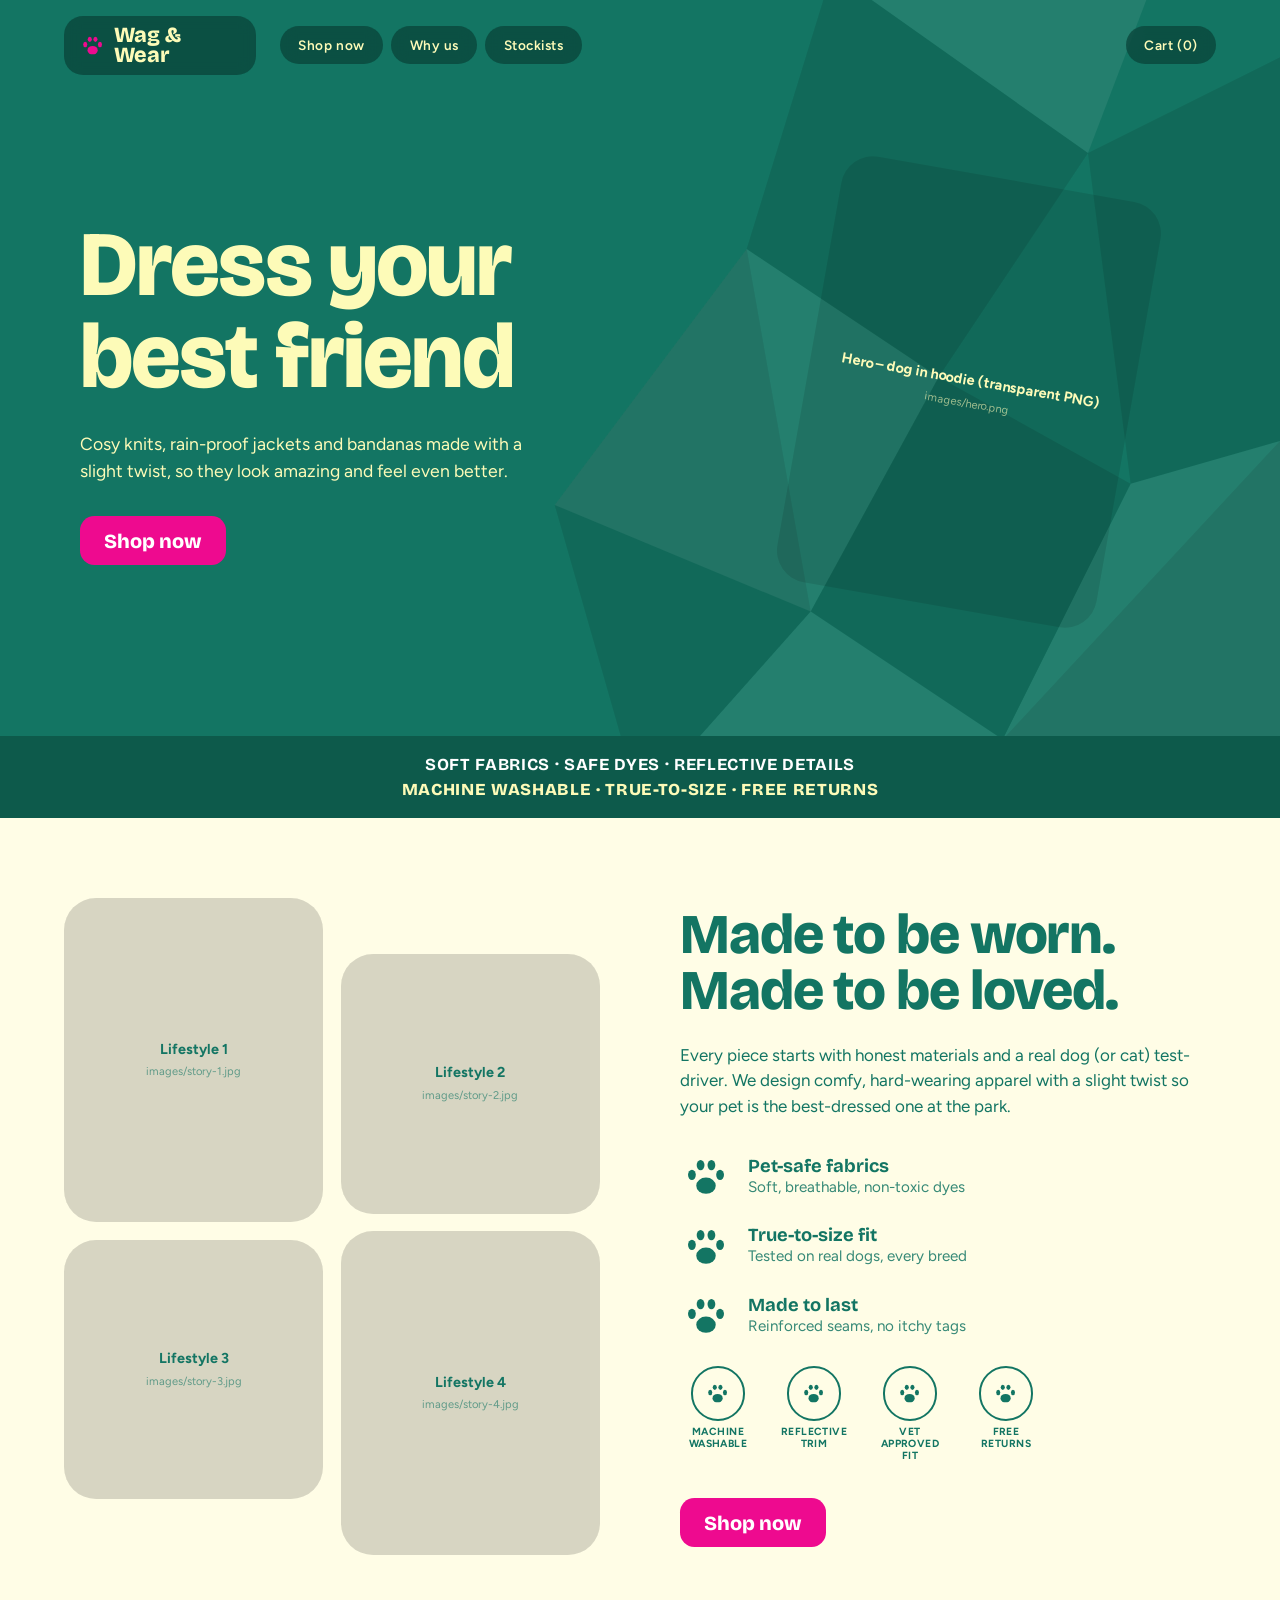
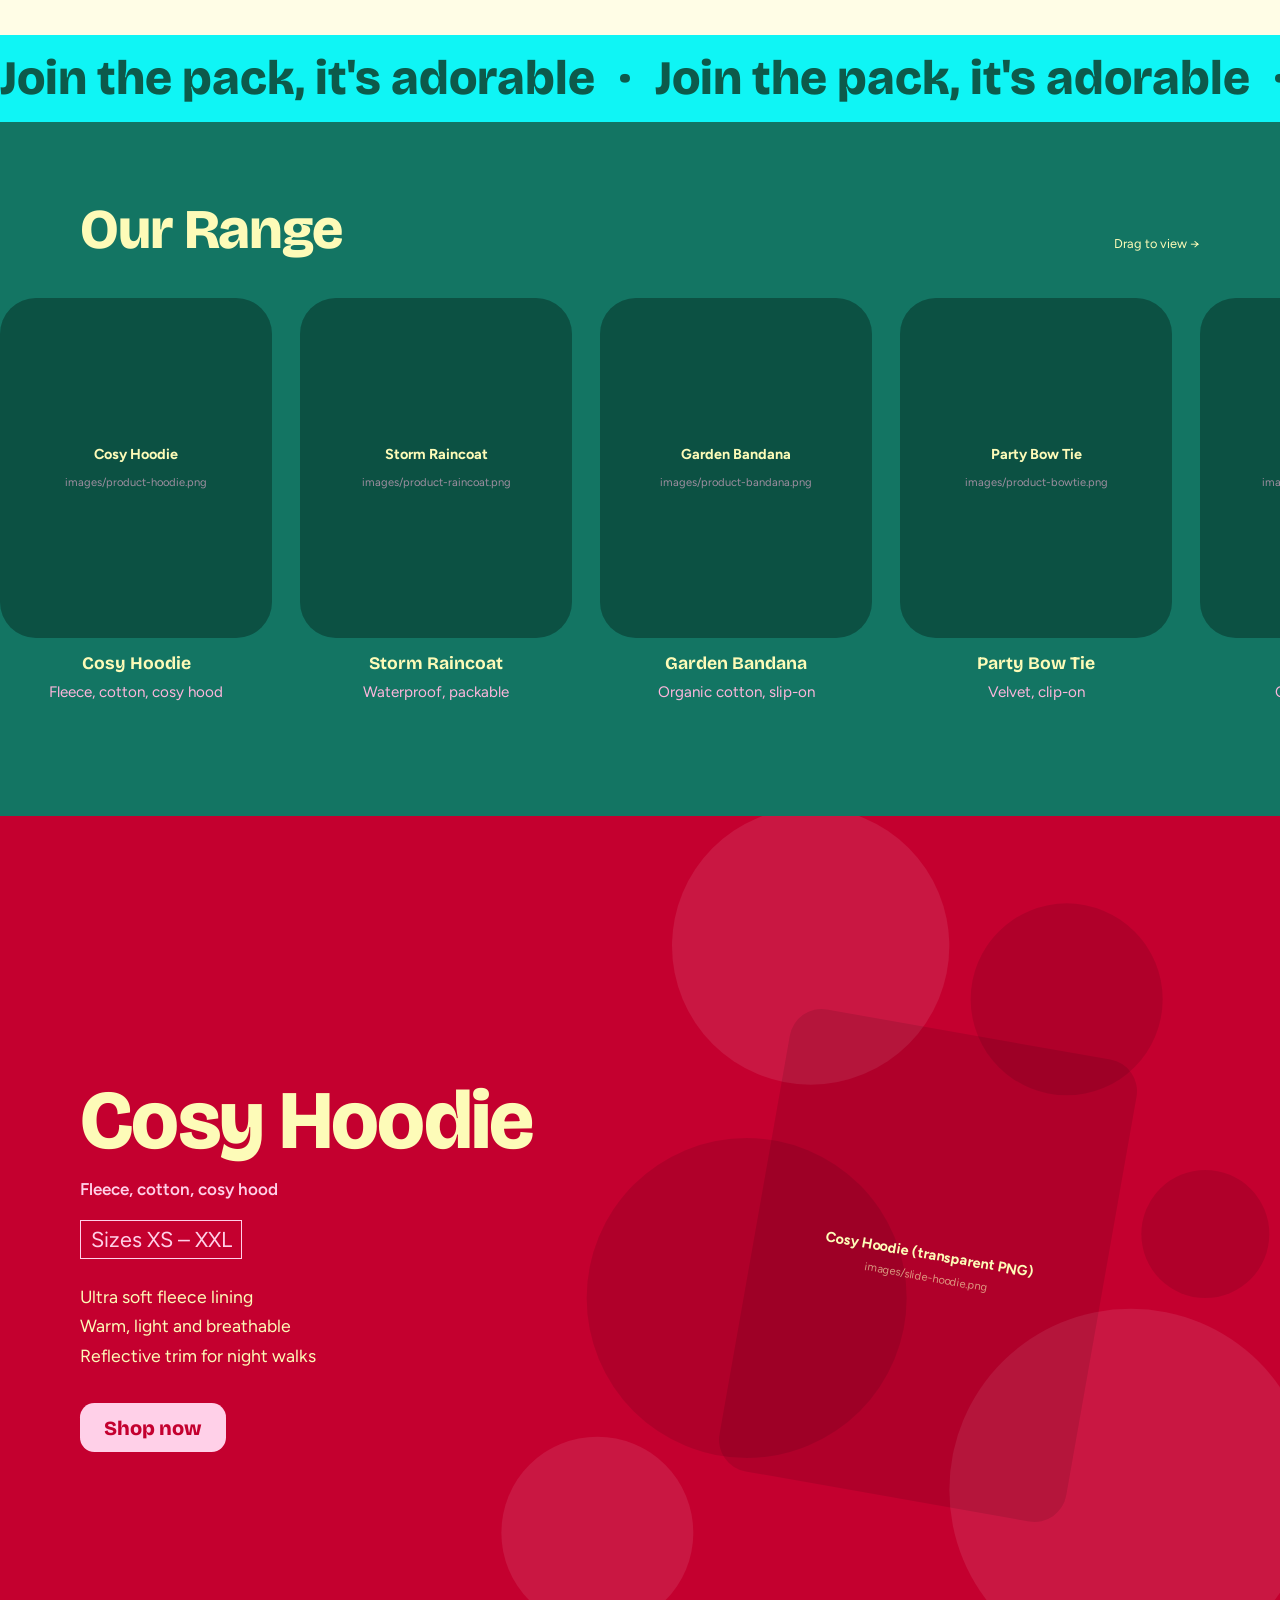
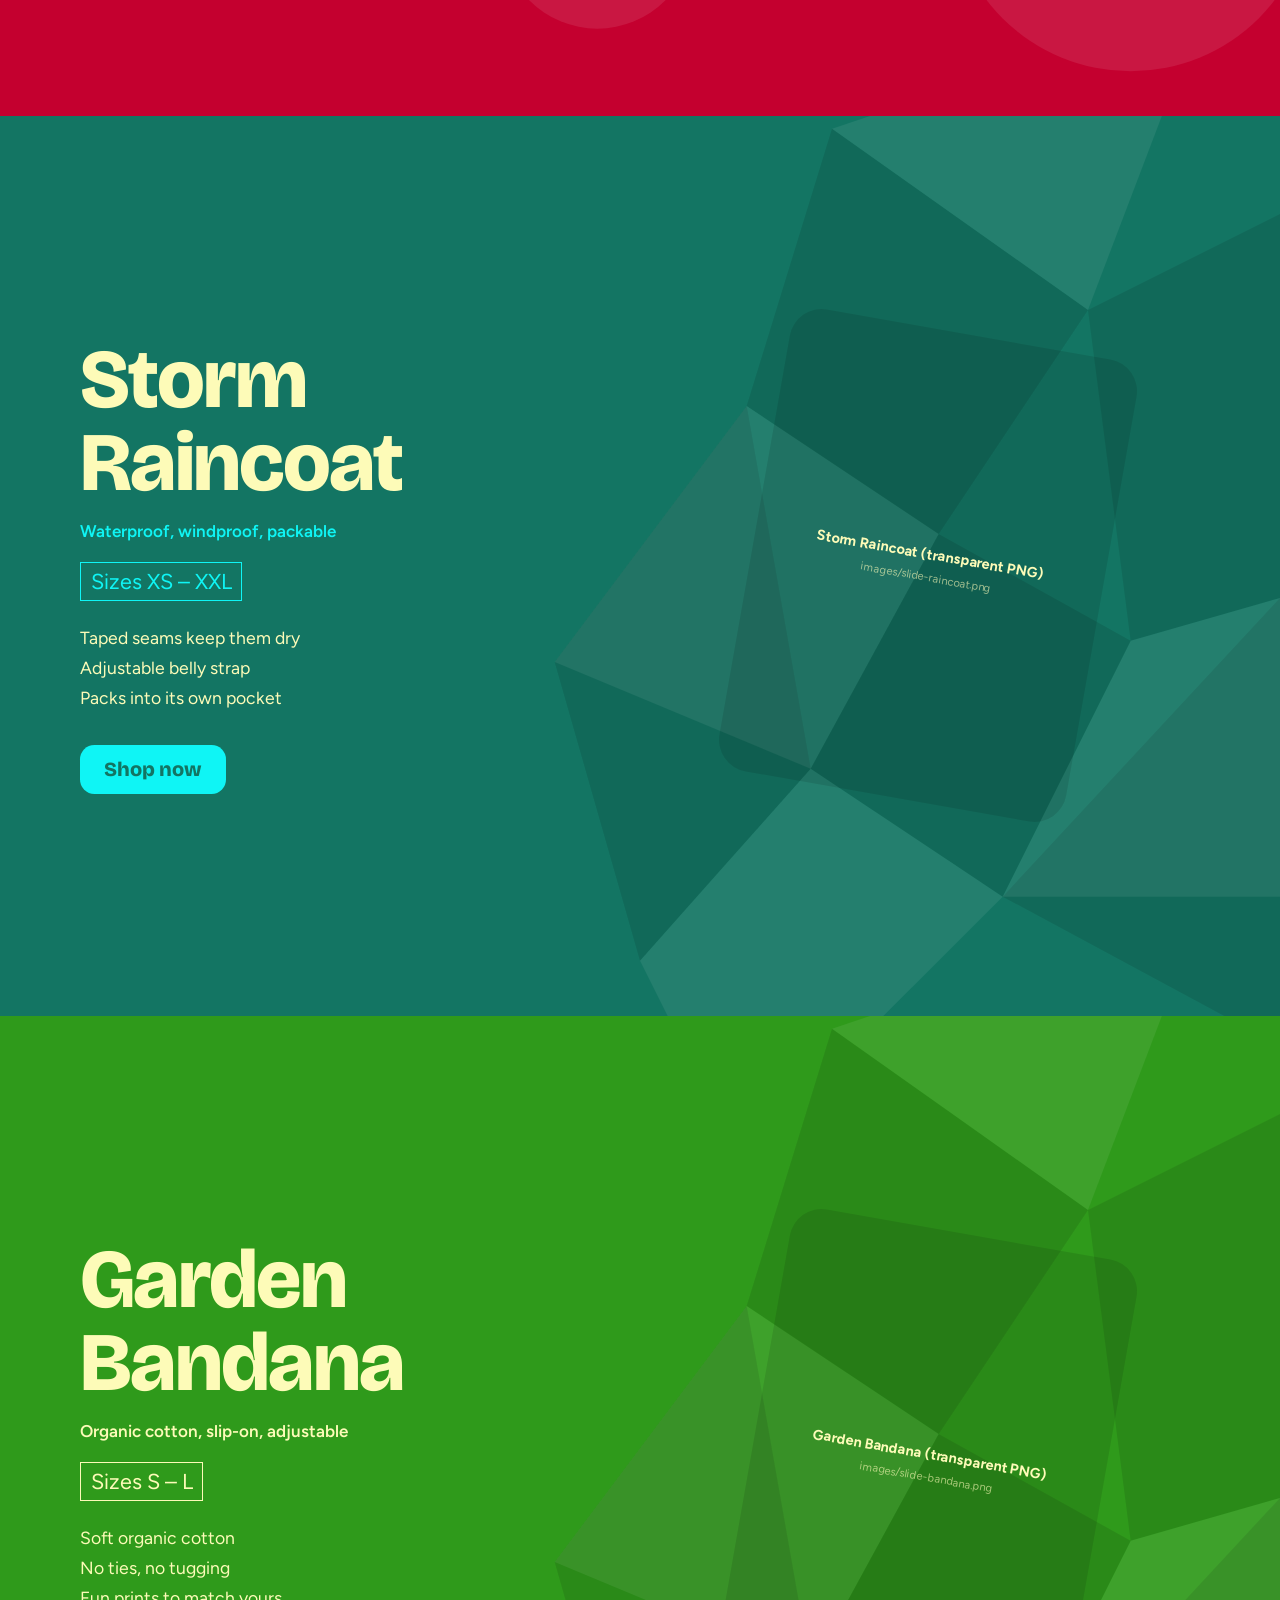
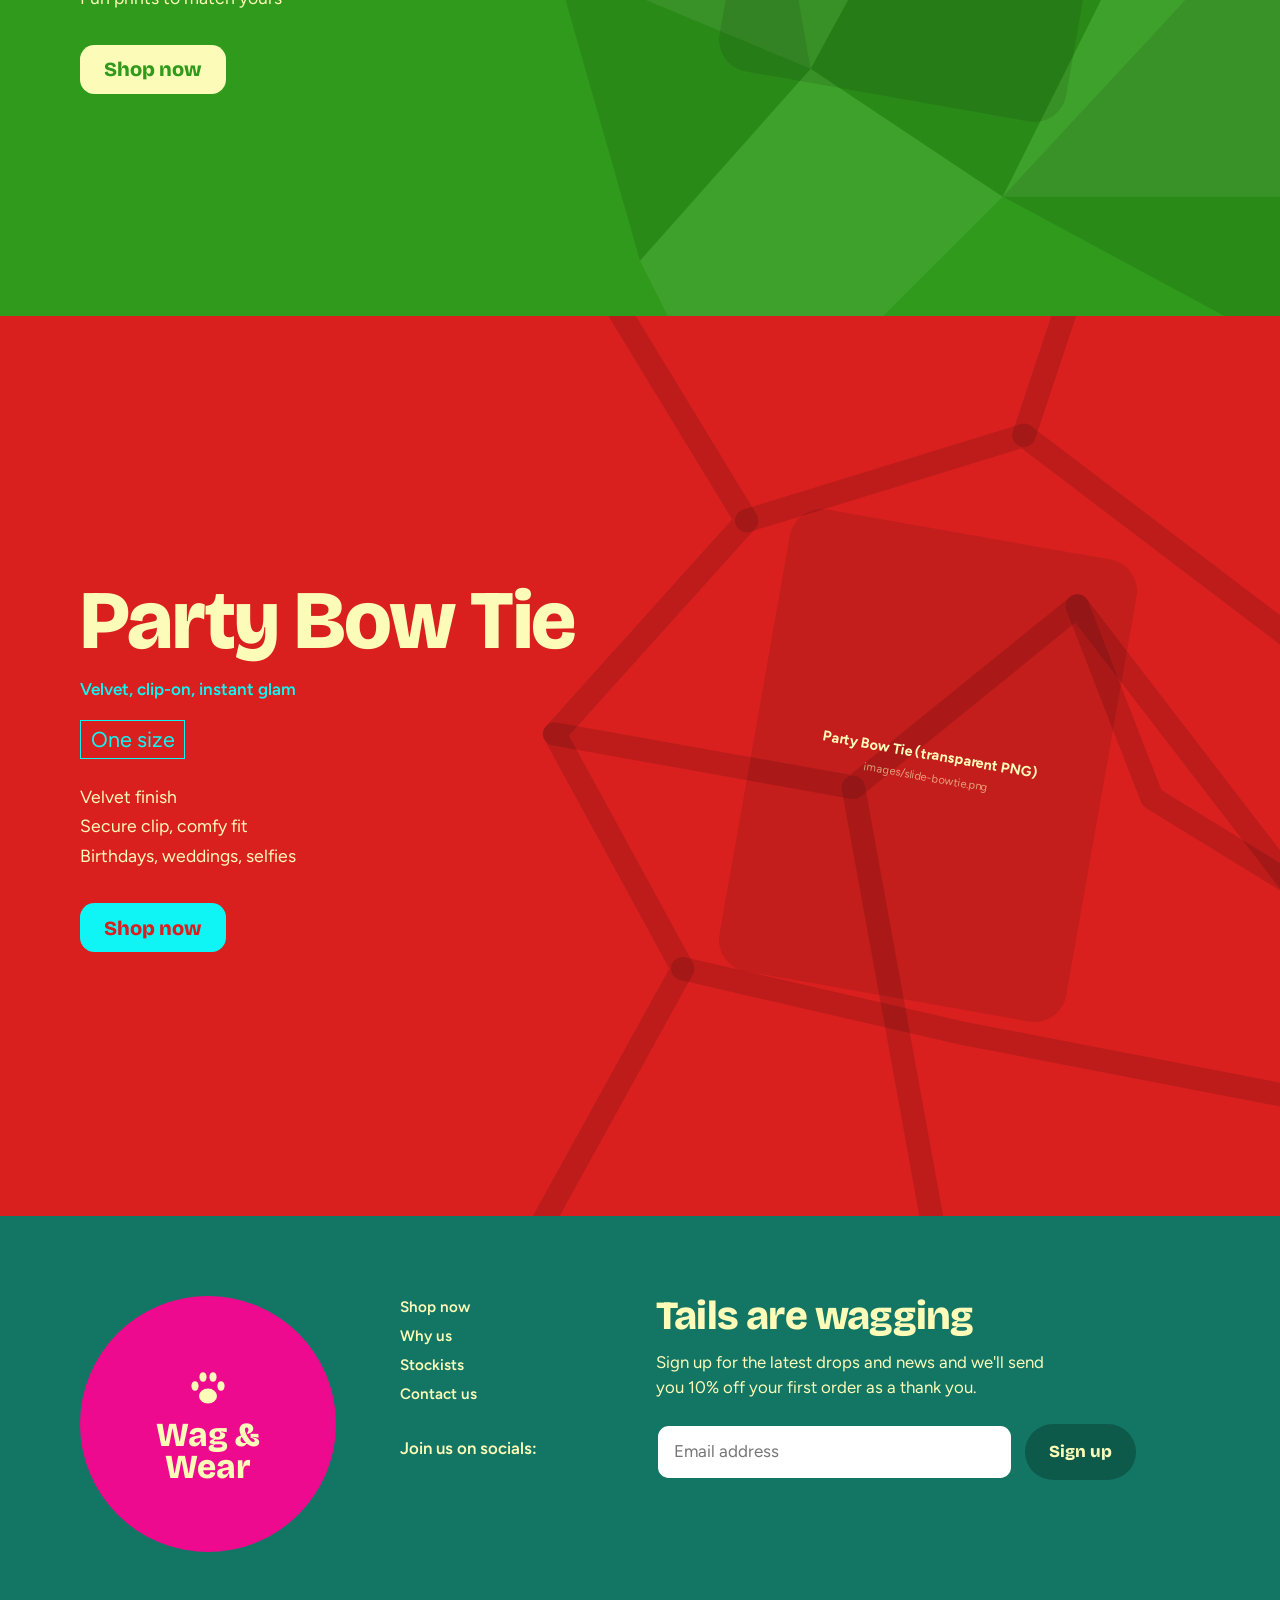
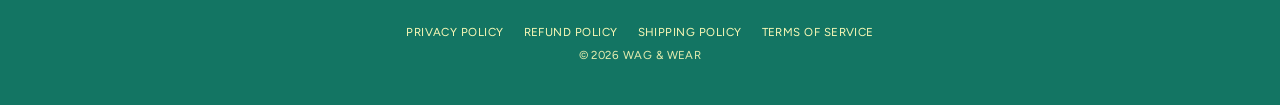
==== preview/index.html @ 0ae286d7 "Add static HTML preview and image generation prompts Co-Authored-By: Claude Sonnet 5.5 <noreply@anth" ====
<!doctype html><html lang="en"><head><meta charset="utf-8"><meta name="viewport" content="width=device-width,initial-scale=1"><title>Wag &amp; Wear – Pet apparel (static preview)</title>
<link href="https://fonts.googleapis.com/css2?family=Bricolage+Grotesque:opsz,wght@12..96,600;12..96,800&family=Figtree:wght@400;500;600;700&display=swap" rel="stylesheet">
<style>:root{--teal:#137563;--teal-deep:#0d5a4b;--cream:#fdfbb8;--paper:#fffde6;--pink:#ee0a8f;--cyan:#0ff5f5;--red:#d9201f;--green:#2f9a1b}
/* ============ TOKENS ============ */
:root{
  --font-head:"Bricolage Grotesque","Arial Black",system-ui,sans-serif;
  --font-body:"Figtree",system-ui,sans-serif;
  --radius:2rem;
  --gutter:clamp(1.25rem,5vw,4.5rem);
  --max:78rem;
}
*,*::before,*::after{box-sizing:border-box;}
html{scroll-behavior:smooth;-webkit-text-size-adjust:100%;}
body{margin:0;background:var(--paper);color:var(--teal);font-family:var(--font-body);font-size:1.0625rem;line-height:1.5;overflow-x:hidden;}
img,video,svg{max-width:100%;display:block;}
a{color:inherit;}
h1,h2,h3{margin:0;font-family:var(--font-head);font-weight:800;letter-spacing:-.02em;line-height:1;}
p{margin:0 0 1rem;}
button,input,select,textarea{font:inherit;color:inherit;}
.sr-only{position:absolute;width:1px;height:1px;overflow:hidden;clip:rect(0 0 0 0);white-space:nowrap;}
.skip-link{position:absolute;left:-999px;top:0;background:var(--pink);color:#fff;padding:.5rem 1rem;z-index:100;}
.skip-link:focus{left:0;}
:focus-visible{outline:3px solid var(--pink);outline-offset:3px;}
.placeholder{width:100%;height:100%;fill:currentColor;background:#00000014;opacity:.5;}

.display{font-size:clamp(2.75rem,7.2vw,6.25rem);color:var(--hero-ink,var(--cream));}
.heading{font-size:clamp(2rem,4.4vw,3.5rem);}
.heading--sm{font-size:1.6rem;margin:2rem 0 1rem;}
.eyebrow{font-weight:700;text-transform:uppercase;letter-spacing:.08em;font-size:.8rem;opacity:.8;}
.link{font-weight:600;text-decoration:underline;text-underline-offset:3px;font-size:.9rem;}

/* ============ BUTTONS & PILLS ============ */
.btn{display:inline-flex;align-items:center;justify-content:center;gap:.5rem;background:var(--pink);color:#fff;border:0;border-radius:.9rem;padding:.9rem 1.5rem;font-family:var(--font-head);font-weight:800;font-size:1.25rem;line-height:1;text-decoration:none;cursor:pointer;transition:transform .2s,filter .2s;}
.btn:hover{transform:translateY(-2px) rotate(-1deg);filter:brightness(1.07);}
.btn[disabled]{opacity:.5;cursor:not-allowed;transform:none;}
.btn--dark{background:var(--teal-deep);color:var(--cream);}
.btn--small{font-size:1rem;padding:.65rem 1.1rem;}
.btn--accent{background:var(--slide-accent,var(--pink));color:var(--slide-bg,#fff);}
.btn--grow{flex:1;}
.pill{display:inline-flex;align-items:center;background:rgba(6,50,42,.55);backdrop-filter:blur(8px);-webkit-backdrop-filter:blur(8px);color:var(--cream);border:0;border-radius:999px;padding:.55rem 1.15rem;font-weight:600;font-size:.85rem;letter-spacing:.04em;text-decoration:none;cursor:pointer;transition:background .2s;}
.pill:hover,.pill[aria-current]{background:rgba(6,50,42,.85);}
.pill--dark{background:var(--teal-deep);}
.pill--select{appearance:none;padding-right:1rem;}

/* ============ HEADER ============ */
.site-header{position:fixed;inset:0 0 auto 0;z-index:50;display:flex;align-items:center;gap:1rem;padding:1rem var(--gutter);pointer-events:none;}
.site-header>*{pointer-events:auto;}
.site-logo{display:inline-flex;align-items:center;gap:.5rem;color:var(--cream);text-decoration:none;font-family:var(--font-head);font-weight:800;font-size:1.35rem;line-height:.95;background:rgba(6,50,42,.55);backdrop-filter:blur(8px);-webkit-backdrop-filter:blur(8px);border-radius:1.2rem;padding:.55rem .95rem;max-width:12rem;}
.site-logo img{width:7rem;height:auto;}
.site-logo__mark{width:1.7rem;color:var(--pink);flex:none;}
.site-logo__mark svg{width:100%;height:auto;}
.site-nav{display:none;gap:.5rem;}
.site-header__end{margin-left:auto;display:flex;gap:.5rem;align-items:center;}
.nav-toggle{display:inline-flex;}
@media(min-width:800px){
  .site-nav{display:flex;margin-left:.5rem;}
  .site-header__end{margin-left:auto;}
  .nav-toggle{display:none;}
}
@media(max-width:799px){
  .site-nav.is-open{display:flex;flex-direction:column;position:absolute;top:100%;left:var(--gutter);right:var(--gutter);padding:.75rem;background:var(--teal-deep);border-radius:1.25rem;gap:.35rem;pointer-events:auto;}
  .site-nav.is-open .pill{background:transparent;font-size:1.1rem;padding:.7rem 1rem;}
}

/* ============ HERO ============ */
.hero,.page-header{position:relative;background:var(--hero-bg,var(--teal));color:var(--hero-ink,var(--cream));overflow:hidden;}
.hero__bg{position:absolute;inset:0;background-size:cover;background-position:center;opacity:1;}
.hero__inner{position:relative;display:grid;gap:2rem;align-items:center;max-width:var(--max);margin:0 auto;padding:8rem var(--gutter) 5rem;min-height:min(46rem,92svh);}
@media(min-width:900px){.hero__inner{grid-template-columns:1.15fr .85fr;}}
.hero__copy{max-width:40rem;}
.hero__copy .display{margin-bottom:1.75rem;}
.hero__text{max-width:28rem;font-size:1.1rem;margin-bottom:2rem;color:var(--hero-ink,var(--cream));}
.hero__media{display:flex;justify-content:center;}
.hero__img{width:min(34rem,100%);height:auto;max-height:36rem;object-fit:contain;transform:rotate(12deg);filter:drop-shadow(0 30px 40px rgba(0,0,0,.3));animation:float 6s ease-in-out infinite;}
.hero__placeholder{width:min(24rem,70%);aspect-ratio:3/4;border-radius:var(--radius);overflow:hidden;transform:rotate(10deg);}
@keyframes float{50%{transform:rotate(9deg) translateY(-12px);}}
.usp-bar{position:relative;background:var(--teal-deep);text-align:center;padding:1rem var(--gutter);font-family:var(--font-head);font-weight:800;font-size:clamp(.8rem,1.5vw,1.05rem);letter-spacing:.04em;text-transform:uppercase;line-height:1.5;}
.usp-bar strong{display:block;color:#fff;}
.usp-bar span{display:block;color:var(--cream);}

.page-header__inner{position:relative;max-width:var(--max);margin:0 auto;padding:9rem var(--gutter) 4rem;}
.page-header--compact .page-header__inner{padding-bottom:3rem;}

/* ============ STORY ============ */
.story{background:var(--paper);padding:5rem var(--gutter);}
.story__inner{max-width:var(--max);margin:0 auto;display:grid;gap:3rem;align-items:center;}
@media(min-width:900px){.story__inner{grid-template-columns:1fr 1fr;gap:5rem;}}
.story__photos{display:grid;grid-template-columns:1fr 1fr;gap:1.1rem;}
.story__col{display:flex;flex-direction:column;gap:1.1rem;}
.story__col--2{padding-top:3.5rem;}
.story__photo{margin:0;border-radius:var(--radius);overflow:hidden;aspect-ratio:4/5;background:#00000010;}
.story__col--1 .story__photo:nth-child(even),.story__col--2 .story__photo:nth-child(odd){aspect-ratio:1/1;}
.story__photo img,.story__photo svg{width:100%;height:100%;object-fit:cover;}
.story__copy .heading{margin-bottom:1.5rem;max-width:22ch;}
.story__text{max-width:32rem;}
.story__features{list-style:none;margin:2rem 0 1.5rem;padding:0;display:grid;gap:1.1rem;}
.story__features li{display:flex;gap:1rem;align-items:center;}
.story__features .icon{width:3.25rem;height:3.25rem;flex:none;}
.story__features b{display:block;font-family:var(--font-head);font-size:1.15rem;line-height:1.1;}
.story__features em{display:block;font-style:normal;font-size:.95rem;opacity:.85;}
.story__badges{list-style:none;margin:0 0 2.25rem;padding:0;display:flex;flex-wrap:wrap;gap:1.25rem;}
.story__badges li{width:4.75rem;text-align:center;}
.badge-circle{display:grid;place-items:center;width:3.4rem;height:3.4rem;margin:0 auto .35rem;border:2.5px solid var(--teal);border-radius:50%;}
.badge-circle .icon{width:1.7rem;height:1.7rem;}
.story__badges small{display:block;font-size:.65rem;font-weight:700;text-transform:uppercase;letter-spacing:.04em;line-height:1.15;}

/* ============ MARQUEE ============ */
.marquee{background:var(--marquee-bg,var(--cyan));color:var(--marquee-ink,var(--teal-deep));overflow:hidden;padding:.9rem 0;white-space:nowrap;}
.marquee__track{display:flex;width:max-content;animation:marquee var(--marquee-speed,35s) linear infinite;}
.marquee__group{display:flex;flex:none;gap:1.5rem;padding-right:1.5rem;font-family:var(--font-head);font-weight:800;font-size:clamp(1.75rem,4vw,3rem);line-height:1.2;}
.marquee__group i{font-style:normal;}
@keyframes marquee{to{transform:translateX(-50%);}}

/* ============ RANGE ============ */
.range{background:var(--range-bg,var(--teal));color:var(--cream);padding:5rem 0 6rem;overflow:hidden;}
.range__head{max-width:var(--max);margin:0 auto 2.5rem;padding:0 var(--gutter);display:flex;justify-content:space-between;align-items:baseline;gap:1rem;}
.range__head .heading{color:var(--cream);}
.range__hint{display:inline-flex;align-items:center;gap:.6rem;font-size:.8rem;}
.range__hint .icon{width:2rem;height:1rem;}
.range__track{display:flex;gap:1.75rem;overflow-x:auto;padding:0 var(--gutter) 1rem;scroll-snap-type:x proximity;scrollbar-width:none;cursor:grab;-webkit-overflow-scrolling:touch;}
.range__track::-webkit-scrollbar{display:none;}
.range__track.is-dragging{cursor:grabbing;scroll-snap-type:none;user-select:none;}
.range__card{flex:none;width:min(17rem,68vw);text-align:center;text-decoration:none;color:var(--cream);scroll-snap-align:start;}
.range__card b{display:block;font-family:var(--font-head);font-size:1.1rem;line-height:1.1;margin-top:1rem;}
.range__card small{display:block;margin-top:.5rem;font-size:.95rem;color:#fdb6dc;}
.range__tile{display:block;aspect-ratio:4/5;background:var(--tint,var(--teal-deep));border-radius:2.25rem;overflow:hidden;position:relative;}
.range__tile img,.range__tile svg{width:100%;height:100%;object-fit:cover;transition:transform .4s;}
.range__card:hover .range__tile img{transform:scale(1.06) rotate(1.5deg);}

/* ============ PRODUCT SLIDES ============ */
.slides{position:relative;}
.slides__dots{position:fixed;right:1.5rem;top:50%;transform:translateY(-50%);display:flex;flex-direction:column;gap:.7rem;z-index:40;opacity:0;pointer-events:none;transition:opacity .3s;}
.slides.is-active .slides__dots{opacity:1;pointer-events:auto;}
.slides__dots button{width:1.1rem;height:1.1rem;padding:0;border-radius:50%;border:2px solid var(--cream);background:transparent;cursor:pointer;transition:background .2s;}
.slides__dots button.is-active{background:var(--cream);}
.slide{position:relative;background:var(--slide-bg,var(--red));color:var(--slide-ink,var(--cream));min-height:100svh;display:flex;align-items:center;overflow:hidden;}
.slide__pattern{position:absolute;inset:0;background-size:cover;background-position:center;}
.slide__inner{position:relative;width:100%;max-width:var(--max);margin:0 auto;padding:6rem var(--gutter);display:grid;gap:2rem;align-items:center;}
@media(min-width:900px){.slide__inner{grid-template-columns:1fr 1fr;}}
.slide .display{color:var(--slide-ink);font-size:clamp(2.75rem,6.5vw,5.5rem);margin-bottom:.9rem;}
.slide__tagline{color:var(--slide-accent);font-weight:600;margin-bottom:1.1rem;}
.slide__badge{display:inline-block;color:var(--slide-accent);border:1.5px solid var(--slide-accent);padding:.15rem .6rem;font-size:1.35rem;margin-bottom:1.4rem;}
.slide__bullets{list-style:none;padding:0;margin:0 0 2rem;font-size:1.1rem;line-height:1.7;}
.slide__media{display:flex;justify-content:center;}
.slide__media img{max-height:34rem;width:auto;object-fit:contain;transform:rotate(10deg);filter:drop-shadow(0 30px 40px rgba(0,0,0,.35));}
.slide__placeholder{width:min(20rem,70%);aspect-ratio:3/4;border-radius:var(--radius);overflow:hidden;transform:rotate(8deg);}

/* ============ FOOTER ============ */
.footer{background:var(--teal);color:var(--cream);}
.footer__inner{max-width:var(--max);margin:0 auto;padding:5rem var(--gutter) 3rem;display:grid;gap:2.5rem;align-items:start;}
@media(min-width:900px){.footer__inner{grid-template-columns:auto 12rem 1fr;gap:4rem;}}
.footer__badge{width:min(16rem,60vw);aspect-ratio:1;border-radius:50%;background:var(--pink);color:var(--cream);display:flex;flex-direction:column;align-items:center;justify-content:center;gap:.5rem;text-align:center;font-family:var(--font-head);font-weight:800;font-size:2.1rem;line-height:.95;padding:2rem;}
.footer__badge .icon{width:3rem;height:3rem;}
.footer__badge img{width:70%;}
.footer__links{display:flex;flex-direction:column;gap:.4rem;font-weight:600;font-size:.95rem;}
.footer__links a{text-decoration:none;}
.footer__links a:hover{text-decoration:underline;}
.footer__social-title{margin:1.5rem 0 .25rem;font-size:1.05rem;}
.footer__social{display:flex;gap:.75rem;}
.footer__social .icon{width:1.7rem;height:1.7rem;}
.footer__news h2{font-size:clamp(1.75rem,3.2vw,2.5rem);color:var(--cream);margin-bottom:.9rem;}
.footer__news>p{max-width:26rem;font-size:1.05rem;}
.footer__form{display:flex;flex-wrap:wrap;gap:.75rem;margin:1.5rem 0;max-width:30rem;}
.footer__form input{flex:1 1 14rem;border:0;border-radius:999px;background:var(--cream);color:var(--teal);padding:.85rem 1.25rem;}
.footer__form .btn{border-radius:999px;font-size:1.05rem;}
.footer__note{font-size:.9rem;}
.footer__legal{max-width:var(--max);margin:0 auto;padding:1.5rem var(--gutter) 2.5rem;text-align:center;font-size:.72rem;text-transform:uppercase;letter-spacing:.04em;}
.footer__legal nav{display:flex;flex-wrap:wrap;justify-content:center;gap:1.25rem;margin-bottom:.4rem;}
.footer__legal a{text-decoration:none;}
.footer__legal p{margin:0;opacity:.9;}
.form-ok{color:var(--cream);font-weight:700;margin:0;flex-basis:100%;}

/* ============ INNER PAGES ============ */
#MainContent{min-height:60vh;}
.prose-wrap{max-width:52rem;margin:0 auto;padding:7.5rem var(--gutter) 4rem;}
.page-header + .prose-wrap,.page-header + section.prose-wrap,.template-page .prose-wrap{padding-top:4rem;}
.prose-wrap.narrow{max-width:30rem;}
.prose{line-height:1.7;}
.prose h2,.prose h3{margin:2rem 0 .75rem;}
.prose img{border-radius:1rem;}
.prose a{text-decoration:underline;}
.stack-form{display:grid;gap:1.1rem;margin-top:1.5rem;}
.stack-form label{display:grid;gap:.35rem;font-weight:600;font-size:.9rem;}
input[type=text],input[type=email],input[type=password],input[type=search],input[type=number],textarea,select{background:#fff;border:2px solid var(--teal);border-radius:.8rem;padding:.8rem 1rem;width:100%;}
.stack-form .btn{justify-self:start;}
.article__img{border-radius:1.5rem;margin-bottom:2rem;}
.notfound{text-align:center;padding-top:9rem;}
.notfound .display{color:var(--teal);margin-bottom:1rem;}

.size-table{width:100%;border-collapse:collapse;margin:1.5rem 0;text-align:left;font-weight:500;}
.size-table th,.size-table td{padding:.9rem 1rem;border-bottom:2px solid #13756322;}
.size-table thead th{background:var(--teal);color:var(--cream);font-family:var(--font-head);}
.size-table thead th:first-child{border-radius:1rem 0 0 0;}
.size-table thead th:last-child{border-radius:0 1rem 0 0;}
.size-table tbody th{font-family:var(--font-head);font-size:1.2rem;}
.table-scroll{overflow-x:auto;}
.stockists{display:grid;gap:1rem;grid-template-columns:repeat(auto-fill,minmax(15rem,1fr));margin:2rem 0;}
.stockist{background:#fff;border-radius:1.5rem;padding:1.5rem;}
.stockist h3{font-size:1.3rem;margin-bottom:.5rem;}
.stockist a{font-weight:700;}

/* ============ CATALOG ============ */
.catalog{max-width:var(--max);margin:0 auto;padding:3rem var(--gutter) 5rem;}
.template-search .catalog,.template-list-collections .catalog,.template-blog .catalog{padding-top:7.5rem;}
.catalog__bar{display:flex;align-items:center;gap:1rem;flex-wrap:wrap;margin-bottom:2rem;position:relative;}
.catalog__count{margin:0 auto 0 0;font-weight:600;}
.sort{display:flex;align-items:center;gap:.6rem;font-weight:600;font-size:.9rem;}
.sort select{width:auto;padding:.5rem .8rem;}
.filters summary{list-style:none;}
.filters summary::-webkit-details-marker{display:none;}
.filters__panel{position:absolute;z-index:5;top:3rem;left:0;background:#fff;border-radius:1.5rem;box-shadow:0 20px 50px rgba(0,0,0,.2);padding:1.5rem;width:min(22rem,100%);max-height:70vh;overflow:auto;display:grid;gap:1.25rem;}
.filters fieldset{border:0;padding:0;margin:0;display:grid;gap:.4rem;}
.filters legend{font-family:var(--font-head);font-weight:800;font-size:1.1rem;margin-bottom:.4rem;}
.check{display:flex;gap:.6rem;align-items:center;font-size:.95rem;}
.check input{width:1.1rem;height:1.1rem;accent-color:var(--teal);}
.price-range{display:flex;gap:.5rem;align-items:center;}
.filters__actions{display:flex;align-items:center;gap:1rem;}
.grid{display:grid;gap:2rem 1.5rem;grid-template-columns:repeat(2,1fr);}
@media(min-width:700px){.grid{grid-template-columns:repeat(3,1fr);}}
@media(min-width:1000px){.grid{grid-template-columns:repeat(4,1fr);}}
.empty{text-align:center;padding:3rem 0;}
.pagination{display:flex;justify-content:center;align-items:center;gap:1rem;margin-top:3rem;font-weight:600;}

.product-card{display:block;text-decoration:none;color:var(--teal);}
.product-card__media{display:block;position:relative;aspect-ratio:4/5;background:var(--tint,#13756315);border-radius:1.75rem;overflow:hidden;}
.product-card__media img,.product-card__media svg{position:absolute;inset:0;width:100%;height:100%;object-fit:cover;transition:opacity .35s,transform .5s;}
.product-card__alt{opacity:0;}
.product-card:hover .product-card__alt{opacity:1;}
.product-card:hover .product-card__media img:first-child{transform:scale(1.04);}
.product-card__title{display:block;font-family:var(--font-head);font-weight:800;font-size:1.1rem;line-height:1.15;margin-top:.8rem;}
.product-card__price{display:block;font-weight:600;margin-top:.25rem;opacity:.9;}
.product-card__price s{opacity:.6;margin-right:.35rem;}
.badge{position:absolute;top:.8rem;left:.8rem;z-index:2;background:var(--pink);color:#fff;font-weight:700;font-size:.75rem;text-transform:uppercase;letter-spacing:.05em;padding:.3rem .7rem;border-radius:999px;}
.badge--muted{background:var(--teal-deep);}

/* ============ PRODUCT PAGE ============ */
.pdp{max-width:var(--max);margin:0 auto;padding:7.5rem var(--gutter) 4rem;display:grid;gap:2.5rem;}
@media(min-width:900px){.pdp{grid-template-columns:1.1fr 1fr;gap:4rem;align-items:start;}.pdp__gallery{position:sticky;top:6rem;}}
.pdp__main{aspect-ratio:1/1;border-radius:var(--radius);overflow:hidden;background:#13756315;}
.pdp__main img,.pdp__main svg{width:100%;height:100%;object-fit:cover;}
.pdp__thumbs{display:flex;gap:.6rem;margin-top:.8rem;overflow-x:auto;}
.pdp__thumbs button{padding:0;border:2px solid transparent;border-radius:1rem;overflow:hidden;width:4.5rem;height:4.5rem;flex:none;background:none;cursor:pointer;}
.pdp__thumbs button.is-active{border-color:var(--pink);}
.pdp__thumbs img{width:100%;height:100%;object-fit:cover;}
.pdp__info .heading{margin:.4rem 0 .75rem;}
.pdp__price{font-family:var(--font-head);font-weight:800;font-size:1.6rem;margin-bottom:1.5rem;}
.pdp__price s{opacity:.5;font-size:1.1rem;}
.pdp__form{display:grid;gap:1.4rem;margin-bottom:2rem;}
.opt{border:0;margin:0;padding:0;}
.opt legend{display:flex;justify-content:space-between;width:100%;padding:0;font-weight:700;margin-bottom:.6rem;}
.opt__values{display:flex;flex-wrap:wrap;gap:.5rem;}
.opt__pill input{position:absolute;opacity:0;pointer-events:none;}
.opt__pill span{display:inline-flex;min-width:3.25rem;justify-content:center;padding:.6rem 1rem;border:2px solid var(--teal);border-radius:999px;font-weight:700;cursor:pointer;transition:background .15s,color .15s;}
.opt__pill input:checked+span{background:var(--teal);color:var(--cream);}
.opt__pill input:focus-visible+span{outline:3px solid var(--pink);outline-offset:2px;}
.opt__pill.is-unavailable span{opacity:.35;text-decoration:line-through;}
.pdp__buy{display:flex;gap:.75rem;}
.qty{display:inline-flex;align-items:center;border:2px solid var(--teal);border-radius:.9rem;overflow:hidden;background:#fff;}
.qty button{width:2.6rem;border:0;background:none;font-size:1.3rem;cursor:pointer;align-self:stretch;}
.qty input{width:3rem;border:0;border-radius:0;text-align:center;padding:.6rem 0;-moz-appearance:textfield;}
.qty input::-webkit-outer-spin-button,.qty input::-webkit-inner-spin-button{-webkit-appearance:none;margin:0;}
.qty--small input{width:4rem;border:2px solid var(--teal);border-radius:.7rem;}
.qty--small{border:0;}
.pdp__desc{margin-bottom:1.5rem;}
.acc{border-top:2px solid #13756325;padding:1rem 0;}
.acc:last-of-type{border-bottom:2px solid #13756325;}
.acc summary{font-family:var(--font-head);font-weight:800;font-size:1.15rem;cursor:pointer;list-style:none;display:flex;justify-content:space-between;}
.acc summary::-webkit-details-marker{display:none;}
.acc summary::after{content:"+";font-size:1.5rem;line-height:1;}
.acc[open] summary::after{content:"–";}
.acc .prose{padding-top:.75rem;}
.recs{max-width:var(--max);margin:0 auto;padding:1rem var(--gutter) 5rem;}
.recs:empty{display:none;}
.recs .heading{margin-bottom:2rem;}
.shopify-payment-button__button{border-radius:.9rem !important;}

/* ============ CART ============ */
.cart__items{list-style:none;margin:2rem 0;padding:0;display:grid;gap:1.25rem;}
.cart__item{display:grid;grid-template-columns:5rem 1fr auto;gap:.5rem 1rem;align-items:center;background:#fff;border-radius:1.5rem;padding:1rem;}
@media(min-width:640px){.cart__item{grid-template-columns:6.5rem 1fr auto 6rem;}}
.cart__img img{width:100%;aspect-ratio:1;object-fit:cover;border-radius:1rem;}
.cart__info{display:grid;gap:.15rem;}
.cart__title{font-family:var(--font-head);font-weight:800;font-size:1.1rem;text-decoration:none;}
.cart__price{font-weight:700;margin:0;text-align:right;grid-column:3;}
@media(min-width:640px){.cart__price{grid-column:auto;}}
.cart__foot{display:grid;gap:.75rem;justify-items:end;}
.cart__total{font-size:1.4rem;margin:0;display:flex;gap:1rem;}

/* ============ MOTION ============ */
[data-reveal]{opacity:0;transform:translateY(24px);transition:opacity .7s ease,transform .7s ease;}
[data-reveal].is-visible{opacity:1;transform:none;}
@media(prefers-reduced-motion:reduce){
  [data-reveal]{opacity:1;transform:none;transition:none;}
  .marquee__track,.hero__img{animation:none;}
  html{scroll-behavior:auto;}
}
.no-js [data-reveal]{opacity:1;transform:none;}

.ph{position:relative;width:100%;height:100%;display:grid;place-items:center;text-align:center;background:#0000001a;color:inherit;font-weight:700;font-size:.9rem;min-height:8rem}
.ph small{font-weight:400;opacity:.6;font-size:.7rem}
.ph img{position:absolute;inset:0;width:100%;height:100%;object-fit:cover}
.hero__ph,.slide__ph{width:min(22rem,70%);aspect-ratio:3/4;border-radius:2rem;overflow:hidden;transform:rotate(10deg)}
.hero__ph img,.slide__ph img{object-fit:contain}
.slide__ph{background:#0000001a}
.range__tile .ph{position:absolute;inset:0}
</style></head><body class="js">
<header class="site-header"><a class="site-logo" href="#"><span class="site-logo__mark"><svg class="icon" viewBox="0 0 48 48" fill="currentColor"><ellipse cx="24" cy="32" rx="9" ry="7.5"/><ellipse cx="11" cy="22" rx="3.6" ry="4.8"/><ellipse cx="19" cy="13" rx="3.6" ry="4.8"/><ellipse cx="29" cy="13" rx="3.6" ry="4.8"/><ellipse cx="37" cy="22" rx="3.6" ry="4.8"/></svg></span><span class="site-logo__text">Wag &amp; Wear</span></a>
<nav class="site-nav" id="SiteNav" data-nav><a class="pill" href="#range">Shop now</a><a class="pill" href="#why">Why us</a><a class="pill" href="#footer">Stockists</a></nav>
<div class="site-header__end"><a class="pill" href="#">Cart (0)</a><button class="pill nav-toggle" data-nav-toggle>Menu</button></div></header>
<section class="hero"><div class="hero__bg" style="background-image:url([data-uri])"></div><div class="hero__inner"><div class="hero__copy" data-reveal><h1 class="display">Dress your best friend</h1><p class="hero__text">Cosy knits, rain-proof jackets and bandanas made with a slight twist, so they look amazing and feel even better.</p><a class="btn" href="#range">Shop now</a></div><div class="hero__media" data-reveal><div class="ph hero__ph"><span>Hero – dog in hoodie (transparent PNG)<br><small>images/hero.png</small></span><img src="images/hero.png" alt="" onerror="this.remove()"></div></div></div>
<div class="usp-bar"><strong>SOFT FABRICS · SAFE DYES · REFLECTIVE DETAILS</strong><span>MACHINE WASHABLE · TRUE-TO-SIZE · FREE RETURNS</span></div></section>
<section class="story" id="why"><div class="story__inner"><div class="story__photos"><div class="story__col story__col--1"><figure class="story__photo" data-reveal><div class="ph "><span>Lifestyle 1<br><small>images/story-1.jpg</small></span><img src="images/story-1.jpg" alt="" onerror="this.remove()"></div></figure><figure class="story__photo" data-reveal><div class="ph "><span>Lifestyle 3<br><small>images/story-3.jpg</small></span><img src="images/story-3.jpg" alt="" onerror="this.remove()"></div></figure></div><div class="story__col story__col--2"><figure class="story__photo" data-reveal><div class="ph "><span>Lifestyle 2<br><small>images/story-2.jpg</small></span><img src="images/story-2.jpg" alt="" onerror="this.remove()"></div></figure><figure class="story__photo" data-reveal><div class="ph "><span>Lifestyle 4<br><small>images/story-4.jpg</small></span><img src="images/story-4.jpg" alt="" onerror="this.remove()"></div></figure></div></div>
<div class="story__copy" data-reveal><h2 class="heading">Made to be worn. Made to be loved.</h2><p class="story__text">Every piece starts with honest materials and a real dog (or cat) test-driver. We design comfy, hard-wearing apparel with a slight twist so your pet is the best-dressed one at the park.</p>
<ul class="story__features"><li><svg class="icon" viewBox="0 0 48 48" fill="currentColor"><ellipse cx="24" cy="32" rx="9" ry="7.5"/><ellipse cx="11" cy="22" rx="3.6" ry="4.8"/><ellipse cx="19" cy="13" rx="3.6" ry="4.8"/><ellipse cx="29" cy="13" rx="3.6" ry="4.8"/><ellipse cx="37" cy="22" rx="3.6" ry="4.8"/></svg><span><b>Pet-safe fabrics</b><em>Soft, breathable, non-toxic dyes</em></span></li><li><svg class="icon" viewBox="0 0 48 48" fill="currentColor"><ellipse cx="24" cy="32" rx="9" ry="7.5"/><ellipse cx="11" cy="22" rx="3.6" ry="4.8"/><ellipse cx="19" cy="13" rx="3.6" ry="4.8"/><ellipse cx="29" cy="13" rx="3.6" ry="4.8"/><ellipse cx="37" cy="22" rx="3.6" ry="4.8"/></svg><span><b>True-to-size fit</b><em>Tested on real dogs, every breed</em></span></li><li><svg class="icon" viewBox="0 0 48 48" fill="currentColor"><ellipse cx="24" cy="32" rx="9" ry="7.5"/><ellipse cx="11" cy="22" rx="3.6" ry="4.8"/><ellipse cx="19" cy="13" rx="3.6" ry="4.8"/><ellipse cx="29" cy="13" rx="3.6" ry="4.8"/><ellipse cx="37" cy="22" rx="3.6" ry="4.8"/></svg><span><b>Made to last</b><em>Reinforced seams, no itchy tags</em></span></li></ul>
<ul class="story__badges"><li><span class="badge-circle"><svg class="icon" viewBox="0 0 48 48" fill="currentColor"><ellipse cx="24" cy="32" rx="9" ry="7.5"/><ellipse cx="11" cy="22" rx="3.6" ry="4.8"/><ellipse cx="19" cy="13" rx="3.6" ry="4.8"/><ellipse cx="29" cy="13" rx="3.6" ry="4.8"/><ellipse cx="37" cy="22" rx="3.6" ry="4.8"/></svg></span><small>Machine washable</small></li><li><span class="badge-circle"><svg class="icon" viewBox="0 0 48 48" fill="currentColor"><ellipse cx="24" cy="32" rx="9" ry="7.5"/><ellipse cx="11" cy="22" rx="3.6" ry="4.8"/><ellipse cx="19" cy="13" rx="3.6" ry="4.8"/><ellipse cx="29" cy="13" rx="3.6" ry="4.8"/><ellipse cx="37" cy="22" rx="3.6" ry="4.8"/></svg></span><small>Reflective trim</small></li><li><span class="badge-circle"><svg class="icon" viewBox="0 0 48 48" fill="currentColor"><ellipse cx="24" cy="32" rx="9" ry="7.5"/><ellipse cx="11" cy="22" rx="3.6" ry="4.8"/><ellipse cx="19" cy="13" rx="3.6" ry="4.8"/><ellipse cx="29" cy="13" rx="3.6" ry="4.8"/><ellipse cx="37" cy="22" rx="3.6" ry="4.8"/></svg></span><small>Vet approved fit</small></li><li><span class="badge-circle"><svg class="icon" viewBox="0 0 48 48" fill="currentColor"><ellipse cx="24" cy="32" rx="9" ry="7.5"/><ellipse cx="11" cy="22" rx="3.6" ry="4.8"/><ellipse cx="19" cy="13" rx="3.6" ry="4.8"/><ellipse cx="29" cy="13" rx="3.6" ry="4.8"/><ellipse cx="37" cy="22" rx="3.6" ry="4.8"/></svg></span><small>Free returns</small></li></ul><a class="btn" href="#range">Shop now</a></div></div></section>
<section class="marquee"><div class="marquee__track"><div class="marquee__group"><span>Join the pack, it's adorable</span><i>·</i><span>Join the pack, it's adorable</span><i>·</i><span>Join the pack, it's adorable</span><i>·</i><span>Join the pack, it's adorable</span><i>·</i><span>Join the pack, it's adorable</span><i>·</i><span>Join the pack, it's adorable</span><i>·</i></div><div class="marquee__group"><span>Join the pack, it's adorable</span><i>·</i><span>Join the pack, it's adorable</span><i>·</i><span>Join the pack, it's adorable</span><i>·</i><span>Join the pack, it's adorable</span><i>·</i><span>Join the pack, it's adorable</span><i>·</i><span>Join the pack, it's adorable</span><i>·</i></div></div></section>
<section class="range" id="range"><div class="range__head"><h2 class="heading">Our Range</h2><span class="range__hint">Drag to view →</span></div><div class="range__track" data-drag-scroll tabindex="0"><a class="range__card" href="#"><span class="range__tile"><div class="ph "><span>Cosy Hoodie<br><small>images/product-hoodie.png</small></span><img src="images/product-hoodie.png" alt="" onerror="this.remove()"></div></span><b>Cosy Hoodie</b><small>Fleece, cotton, cosy hood</small></a><a class="range__card" href="#"><span class="range__tile"><div class="ph "><span>Storm Raincoat<br><small>images/product-raincoat.png</small></span><img src="images/product-raincoat.png" alt="" onerror="this.remove()"></div></span><b>Storm Raincoat</b><small>Waterproof, packable</small></a><a class="range__card" href="#"><span class="range__tile"><div class="ph "><span>Garden Bandana<br><small>images/product-bandana.png</small></span><img src="images/product-bandana.png" alt="" onerror="this.remove()"></div></span><b>Garden Bandana</b><small>Organic cotton, slip-on</small></a><a class="range__card" href="#"><span class="range__tile"><div class="ph "><span>Party Bow Tie<br><small>images/product-bowtie.png</small></span><img src="images/product-bowtie.png" alt="" onerror="this.remove()"></div></span><b>Party Bow Tie</b><small>Velvet, clip-on</small></a><a class="range__card" href="#"><span class="range__tile"><div class="ph "><span>Knit Sweater<br><small>images/product-sweater.png</small></span><img src="images/product-sweater.png" alt="" onerror="this.remove()"></div></span><b>Knit Sweater</b><small>Chunky, cable knit</small></a><a class="range__card" href="#"><span class="range__tile"><div class="ph "><span>Reflective Vest<br><small>images/product-vest.png</small></span><img src="images/product-vest.png" alt="" onerror="this.remove()"></div></span><b>Reflective Vest</b><small>Night-walk safe</small></a></div></section>
<section class="slides" data-slides><nav class="slides__dots" data-slide-dots><button type="button" aria-label="1" data-slide-to="0"></button><button type="button" aria-label="2" data-slide-to="1"></button><button type="button" aria-label="3" data-slide-to="2"></button><button type="button" aria-label="4" data-slide-to="3"></button></nav><article class="slide" data-slide style="--slide-bg:#c4002f;--slide-ink:#fdfbb8;--slide-accent:#ffd0e8"><div class="slide__pattern" style="background-image:url([data-uri])"></div><div class="slide__inner"><div class="slide__copy" data-reveal><h2 class="display">Cosy Hoodie</h2><p class="slide__tagline">Fleece, cotton, cosy hood</p><p class="slide__badge">Sizes XS – XXL</p><ul class="slide__bullets"><li>Ultra soft fleece lining</li><li>Warm, light and breathable</li><li>Reflective trim for night walks</li></ul><a class="btn btn--accent" href="#">Shop now</a></div><div class="slide__media" data-reveal><div class="ph slide__ph"><span>Cosy Hoodie (transparent PNG)<br><small>images/slide-hoodie.png</small></span><img src="images/slide-hoodie.png" alt="" onerror="this.remove()"></div></div></div></article><article class="slide" data-slide style="--slide-bg:#137563;--slide-ink:#fdfbb8;--slide-accent:#0ff5f5"><div class="slide__pattern" style="background-image:url([data-uri])"></div><div class="slide__inner"><div class="slide__copy" data-reveal><h2 class="display">Storm Raincoat</h2><p class="slide__tagline">Waterproof, windproof, packable</p><p class="slide__badge">Sizes XS – XXL</p><ul class="slide__bullets"><li>Taped seams keep them dry</li><li>Adjustable belly strap</li><li>Packs into its own pocket</li></ul><a class="btn btn--accent" href="#">Shop now</a></div><div class="slide__media" data-reveal><div class="ph slide__ph"><span>Storm Raincoat (transparent PNG)<br><small>images/slide-raincoat.png</small></span><img src="images/slide-raincoat.png" alt="" onerror="this.remove()"></div></div></div></article><article class="slide" data-slide style="--slide-bg:#2f9a1b;--slide-ink:#fdfbb8;--slide-accent:#fdfbb8"><div class="slide__pattern" style="background-image:url([data-uri])"></div><div class="slide__inner"><div class="slide__copy" data-reveal><h2 class="display">Garden Bandana</h2><p class="slide__tagline">Organic cotton, slip-on, adjustable</p><p class="slide__badge">Sizes S – L</p><ul class="slide__bullets"><li>Soft organic cotton</li><li>No ties, no tugging</li><li>Fun prints to match yours</li></ul><a class="btn btn--accent" href="#">Shop now</a></div><div class="slide__media" data-reveal><div class="ph slide__ph"><span>Garden Bandana (transparent PNG)<br><small>images/slide-bandana.png</small></span><img src="images/slide-bandana.png" alt="" onerror="this.remove()"></div></div></div></article><article class="slide" data-slide style="--slide-bg:#d9201f;--slide-ink:#fdfbb8;--slide-accent:#0ff5f5"><div class="slide__pattern" style="background-image:url([data-uri])"></div><div class="slide__inner"><div class="slide__copy" data-reveal><h2 class="display">Party Bow Tie</h2><p class="slide__tagline">Velvet, clip-on, instant glam</p><p class="slide__badge">One size</p><ul class="slide__bullets"><li>Velvet finish</li><li>Secure clip, comfy fit</li><li>Birthdays, weddings, selfies</li></ul><a class="btn btn--accent" href="#">Shop now</a></div><div class="slide__media" data-reveal><div class="ph slide__ph"><span>Party Bow Tie (transparent PNG)<br><small>images/slide-bowtie.png</small></span><img src="images/slide-bowtie.png" alt="" onerror="this.remove()"></div></div></div></article></section>
<footer class="footer" id="footer"><div class="footer__inner"><div class="footer__badge"><svg class="icon" viewBox="0 0 48 48" fill="currentColor"><ellipse cx="24" cy="32" rx="9" ry="7.5"/><ellipse cx="11" cy="22" rx="3.6" ry="4.8"/><ellipse cx="19" cy="13" rx="3.6" ry="4.8"/><ellipse cx="29" cy="13" rx="3.6" ry="4.8"/><ellipse cx="37" cy="22" rx="3.6" ry="4.8"/></svg><span>Wag &amp; Wear</span></div><div class="footer__links"><a href="#range">Shop now</a><a href="#why">Why us</a><a href="#">Stockists</a><a href="#">Contact us</a><p class="footer__social-title">Join us on socials:</p></div>
<div class="footer__news"><h2>Tails are wagging</h2><p>Sign up for the latest drops and news and we'll send you 10% off your first order as a thank you.</p><form class="footer__form" onsubmit="return false"><input type="email" placeholder="Email address" aria-label="Email"><button class="btn btn--dark">Sign up</button></form></div></div>
<div class="footer__legal"><nav><a href="#">Privacy policy</a><a href="#">Refund policy</a><a href="#">Shipping policy</a><a href="#">Terms of service</a></nav><p>© 2026 Wag &amp; Wear</p></div></footer>
<script>
(function () {
  "use strict";

  var $ = function (s, r) { return (r || document).querySelector(s); };
  var $$ = function (s, r) { return Array.prototype.slice.call((r || document).querySelectorAll(s)); };

  /* ---------- Mobile menu ---------- */
  function initNav() {
    var toggle = $("[data-nav-toggle]");
    var nav = $("[data-nav]");
    if (!toggle || !nav) return;
    toggle.addEventListener("click", function () {
      var open = nav.classList.toggle("is-open");
      toggle.setAttribute("aria-expanded", open ? "true" : "false");
    });
  }

  /* ---------- Reveal on scroll ---------- */
  function initReveal() {
    var items = $$("[data-reveal]");
    if (!items.length) return;
    if (!("IntersectionObserver" in window)) {
      items.forEach(function (el) { el.classList.add("is-visible"); });
      return;
    }
    var io = new IntersectionObserver(function (entries) {
      entries.forEach(function (e) {
        if (e.isIntersecting) { e.target.classList.add("is-visible"); io.unobserve(e.target); }
      });
    }, { threshold: 0.12 });
    items.forEach(function (el) { io.observe(el); });
  }

  /* ---------- Drag-to-scroll carousel ---------- */
  function initDragScroll() {
    $$("[data-drag-scroll]").forEach(function (track) {
      var down = false, startX = 0, startLeft = 0, moved = false;
      track.addEventListener("pointerdown", function (e) {
        if (e.pointerType === "touch") return; // native touch scrolling
        down = true; moved = false; startX = e.clientX; startLeft = track.scrollLeft;
      });
      window.addEventListener("pointermove", function (e) {
        if (!down) return;
        var dx = e.clientX - startX;
        if (Math.abs(dx) > 4) { moved = true; track.classList.add("is-dragging"); }
        track.scrollLeft = startLeft - dx;
      });
      window.addEventListener("pointerup", function () {
        if (!down) return;
        down = false;
        setTimeout(function () { track.classList.remove("is-dragging"); }, 0);
      });
      track.addEventListener("click", function (e) {
        if (moved) { e.preventDefault(); e.stopPropagation(); moved = false; }
      }, true);
      track.addEventListener("keydown", function (e) {
        if (e.key === "ArrowRight") track.scrollBy({ left: 300, behavior: "smooth" });
        if (e.key === "ArrowLeft") track.scrollBy({ left: -300, behavior: "smooth" });
      });
    });
  }

  /* ---------- Product slides + dots ---------- */
  function initSlides() {
    $$("[data-slides]").forEach(function (wrap) {
      var slides = $$("[data-slide]", wrap);
      var dots = $$("[data-slide-to]", wrap);
      if (!slides.length || !("IntersectionObserver" in window)) return;

      function setActive(i) {
        dots.forEach(function (d, n) { d.classList.toggle("is-active", n === i); });
      }
      setActive(0);

      var io = new IntersectionObserver(function (entries) {
        entries.forEach(function (e) {
          if (e.isIntersecting) setActive(slides.indexOf(e.target));
        });
      }, { threshold: 0.55 });
      slides.forEach(function (s) { io.observe(s); });

      var wio = new IntersectionObserver(function (entries) {
        wrap.classList.toggle("is-active", entries[0].isIntersecting);
      }, { threshold: 0.2 });
      wio.observe(wrap);

      dots.forEach(function (d) {
        d.addEventListener("click", function () {
          slides[+d.dataset.slideTo].scrollIntoView({ behavior: "smooth" });
        });
      });
    });
  }

  /* ---------- Product page ---------- */
  function initProduct() {
    var root = $("[data-product]");
    if (!root) return;

    // gallery
    var mains = $$("[data-main-image]", root);
    var thumbs = $$("[data-thumb]", root);
    function showMedia(id) {
      mains.forEach(function (img) { img.hidden = String(img.dataset.mediaId) !== String(id); });
      thumbs.forEach(function (t) { t.classList.toggle("is-active", String(t.dataset.thumb) === String(id)); });
    }
    thumbs.forEach(function (t) { t.addEventListener("click", function () { showMedia(t.dataset.thumb); }); });

    // variants
    var form = $("#product-form", root);
    var json = $("[data-variants]", root);
    if (!form || !json) return;
    var variants = JSON.parse(json.textContent);
    var idInput = $("[data-variant-id]", form);
    var addBtn = $("[data-add]", form);
    var priceEl = $("[data-price]", root);
    var fieldsets = $$("[data-option-index]", form);
    var money = function (cents) {
      var fmt = (window.Shopify && Shopify.formatMoney) ? Shopify.formatMoney(cents, window.theme_money_format || "${{amount}}") : null;
      if (fmt) return fmt;
      return new Intl.NumberFormat(document.documentElement.lang || "en", { style: "currency", currency: (window.Shopify && Shopify.currency && Shopify.currency.active) || "USD" }).format(cents / 100);
    };

    function selected() {
      return fieldsets.map(function (fs) {
        var c = $("input:checked", fs);
        return c ? c.value : null;
      });
    }
    function match(opts) {
      return variants.find(function (v) {
        return v.options.every(function (o, i) { return opts[i] === o; });
      });
    }
    function markAvailability() {
      var opts = selected();
      fieldsets.forEach(function (fs, i) {
        $$("input", fs).forEach(function (inp) {
          var test = opts.slice(); test[i] = inp.value;
          var v = variants.find(function (x) {
            return x.options.every(function (o, n) { return test[n] === o; });
          });
          inp.closest(".opt__pill").classList.toggle("is-unavailable", !v || !v.available);
        });
      });
    }
    function update() {
      var v = match(selected());
      if (!v) { if (addBtn) addBtn.disabled = true; return; }
      idInput.value = v.id;
      if (priceEl) {
        priceEl.innerHTML = (v.compare_at_price && v.compare_at_price > v.price ? "<s>" + money(v.compare_at_price) + "</s> " : "") + money(v.price);
      }
      if (addBtn) addBtn.disabled = !v.available;
      if (v.featured_media && v.featured_media.id) showMedia(v.featured_media.id);
      markAvailability();
      var url = new URL(window.location.href);
      url.searchParams.set("variant", v.id);
      window.history.replaceState({}, "", url.toString());
    }
    form.addEventListener("change", function (e) {
      if (e.target.matches(".opt input")) update();
    });
    markAvailability();

    // quantity
    var qty = $("[data-qty]", form);
    var minus = $("[data-qty-minus]", form);
    var plus = $("[data-qty-plus]", form);
    if (qty && minus && plus) {
      minus.addEventListener("click", function () { qty.value = Math.max(1, (+qty.value || 1) - 1); });
      plus.addEventListener("click", function () { qty.value = (+qty.value || 1) + 1; });
    }
  }

  /* ---------- Product recommendations ---------- */
  function initRecs() {
    var el = $("[data-recs]");
    if (!el || !window.themeRoutes || !window.themeRoutes.recs) return;
    var url = window.themeRoutes.recs + "?section_id=" + el.dataset.sectionId + "&product_id=" + el.dataset.productId + "&limit=" + (el.dataset.limit || 4);
    fetch(url).then(function (r) { return r.text(); }).then(function (html) {
      var doc = new DOMParser().parseFromString(html, "text/html");
      var fresh = $("[data-recs]", doc);
      if (fresh && fresh.innerHTML.trim()) el.innerHTML = fresh.innerHTML;
    }).catch(function () {});
  }

  /* ---------- Cart quantity: auto-update ---------- */
  function initCart() {
    $$("[data-cart-qty]").forEach(function (input) {
      input.addEventListener("change", function () {
        var form = input.closest("form");
        if (!form) return;
        var hidden = document.createElement("input");
        hidden.type = "hidden"; hidden.name = "update"; hidden.value = "1";
        form.appendChild(hidden);
        form.submit();
      });
    });
  }

  document.addEventListener("DOMContentLoaded", function () {
    initNav();
    initReveal();
    initDragScroll();
    initSlides();
    initProduct();
    initRecs();
    initCart();
  });
})();

</script></body></html>
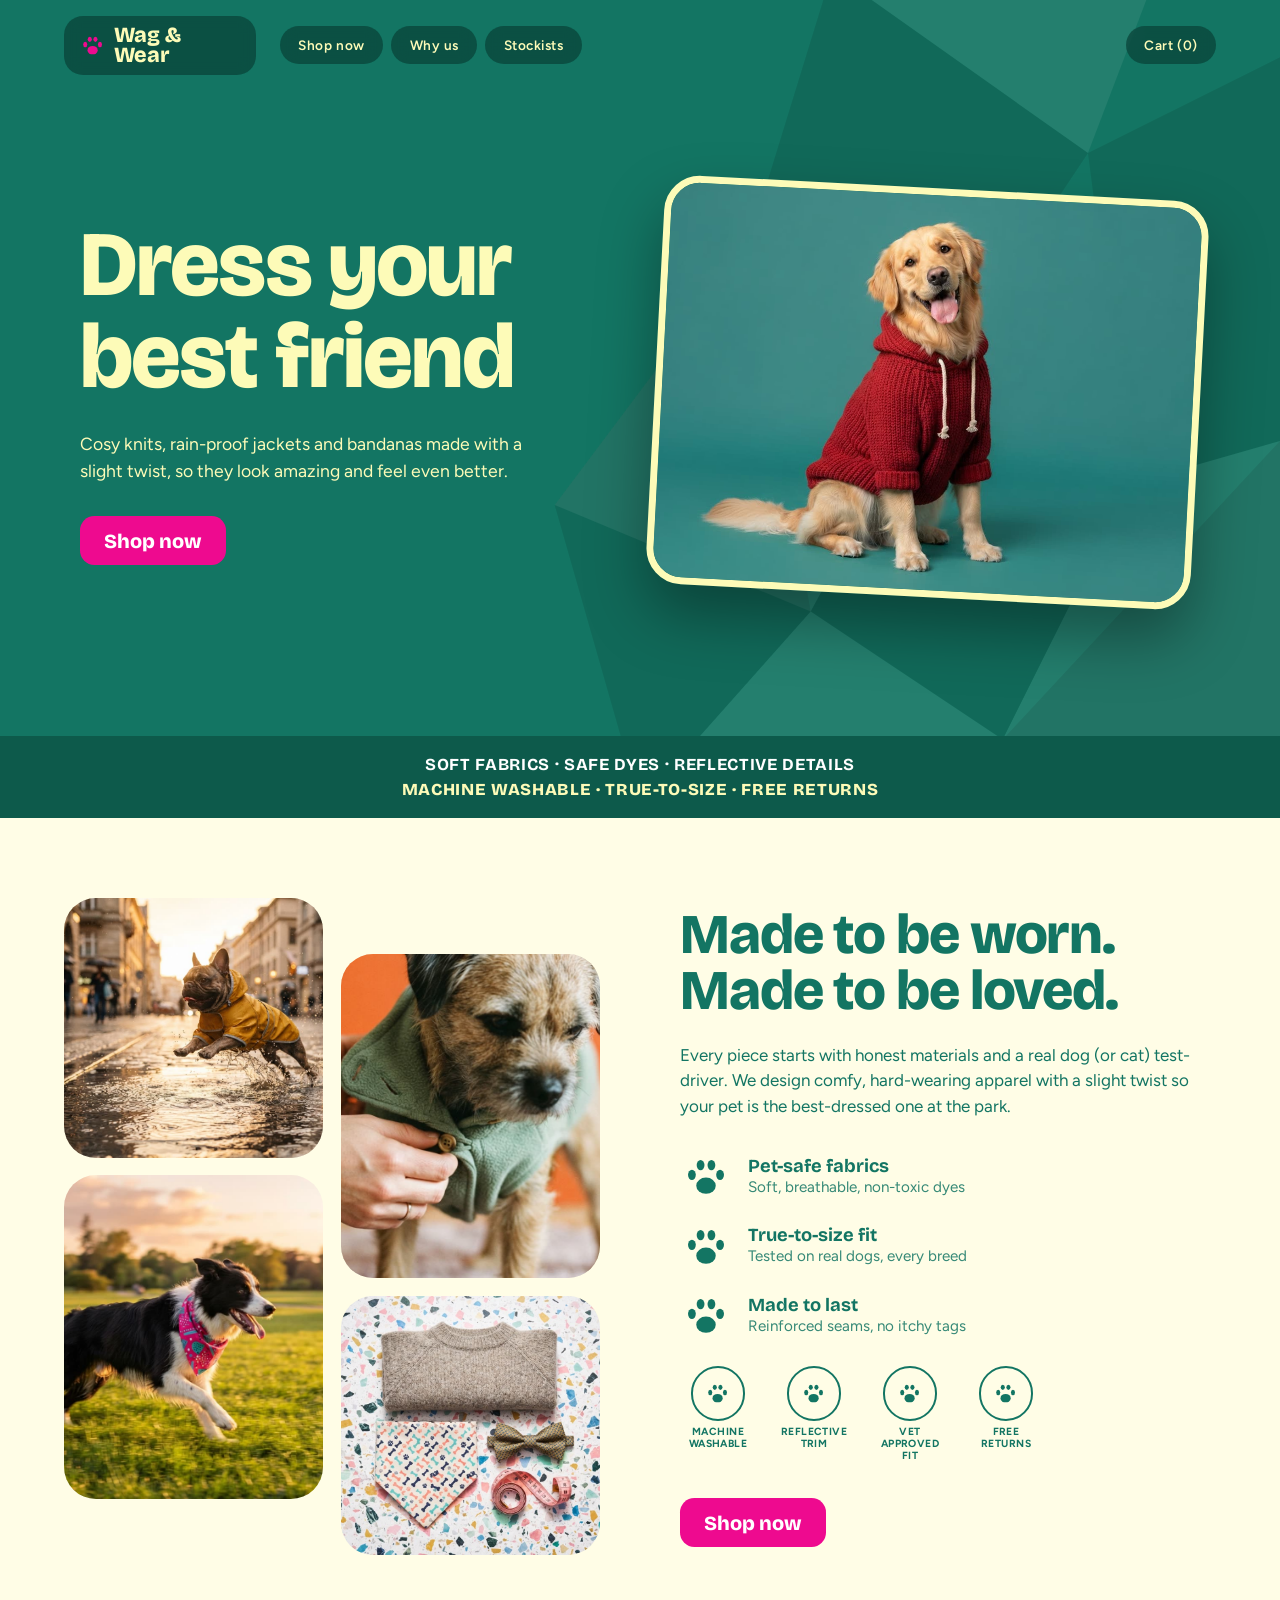
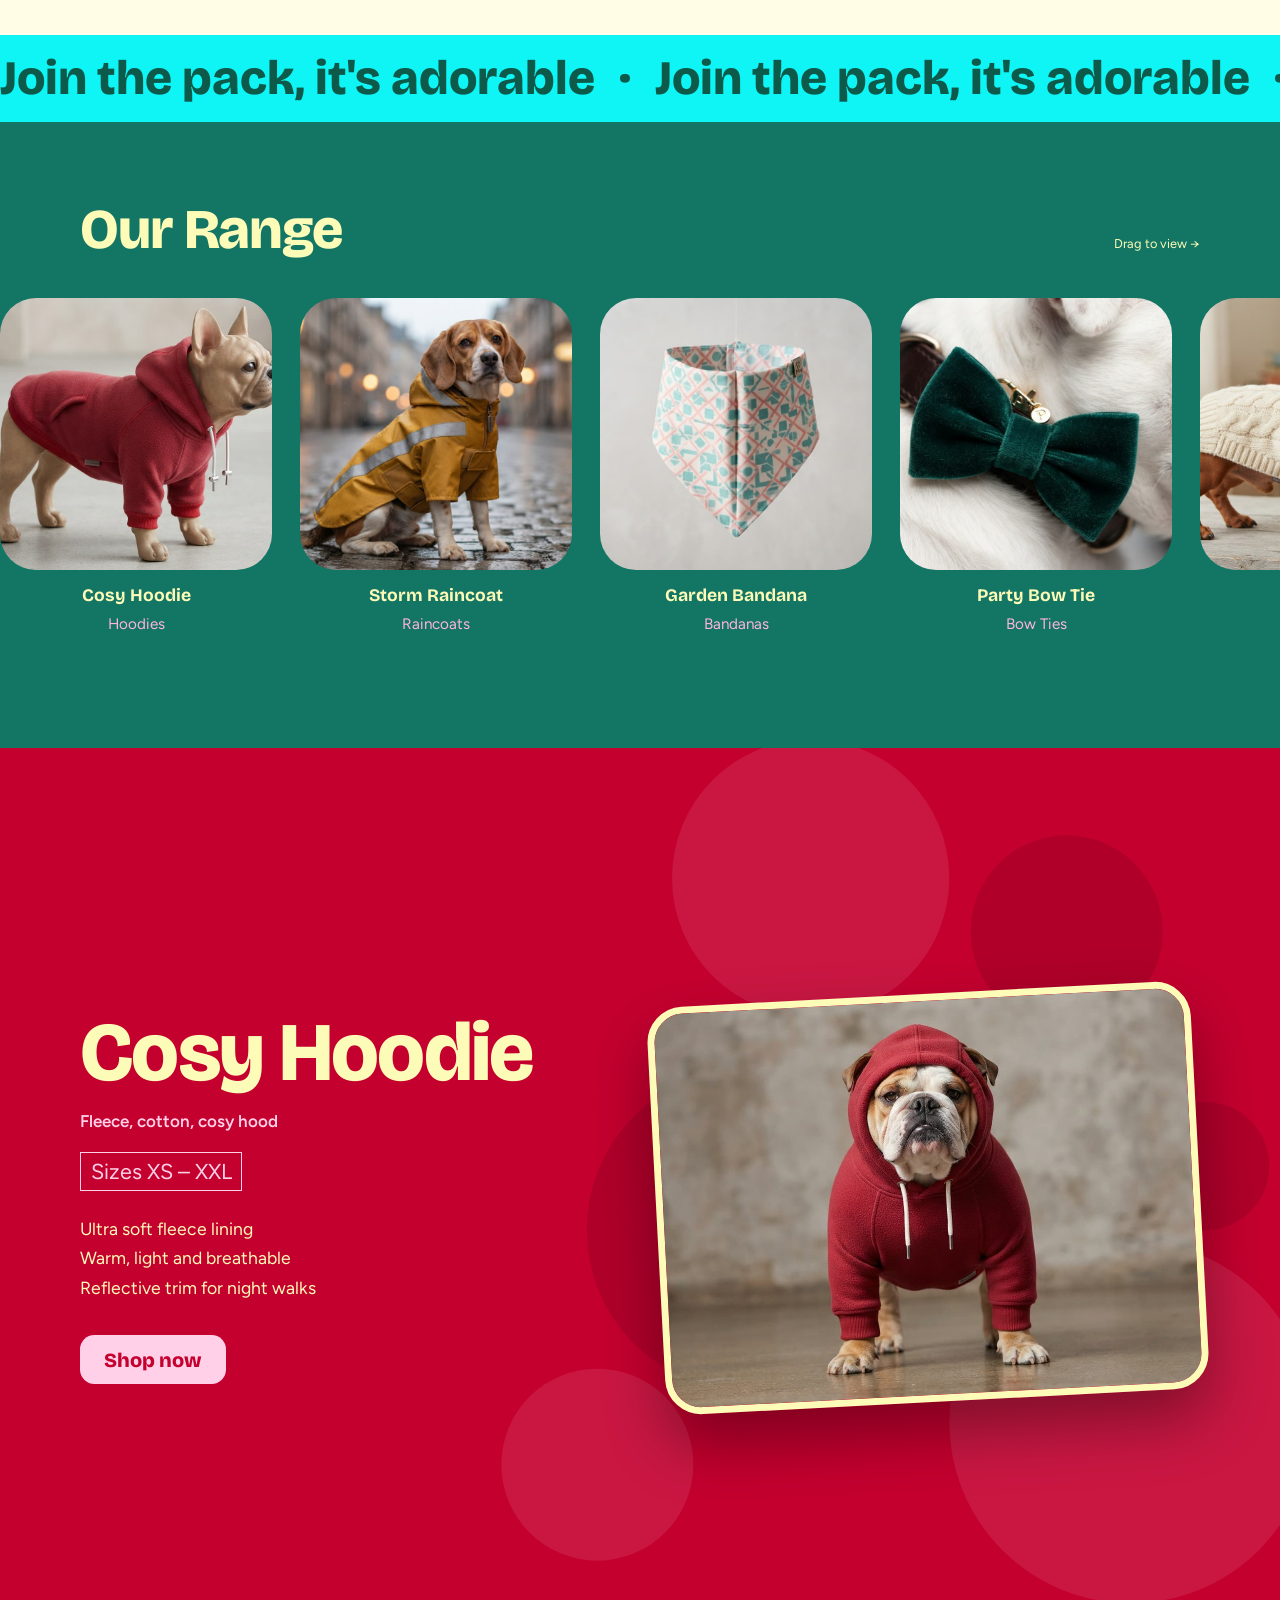
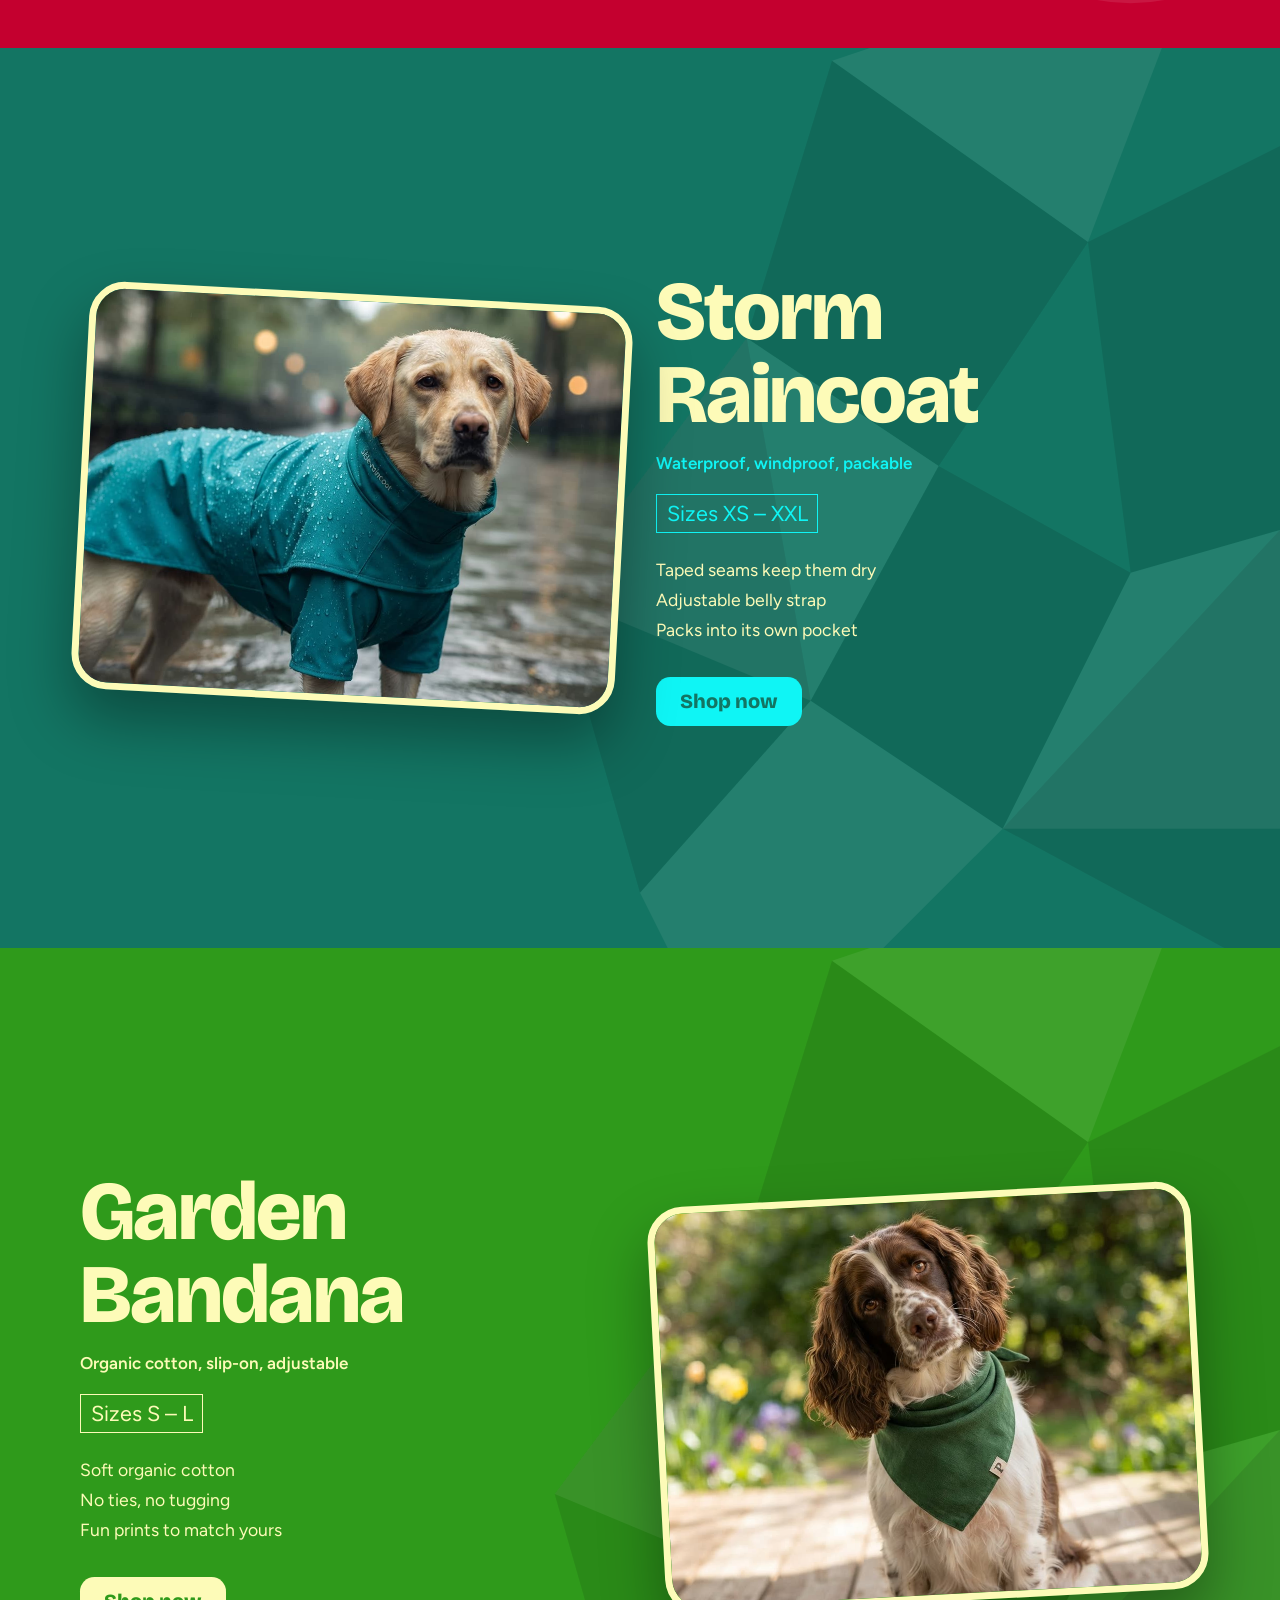
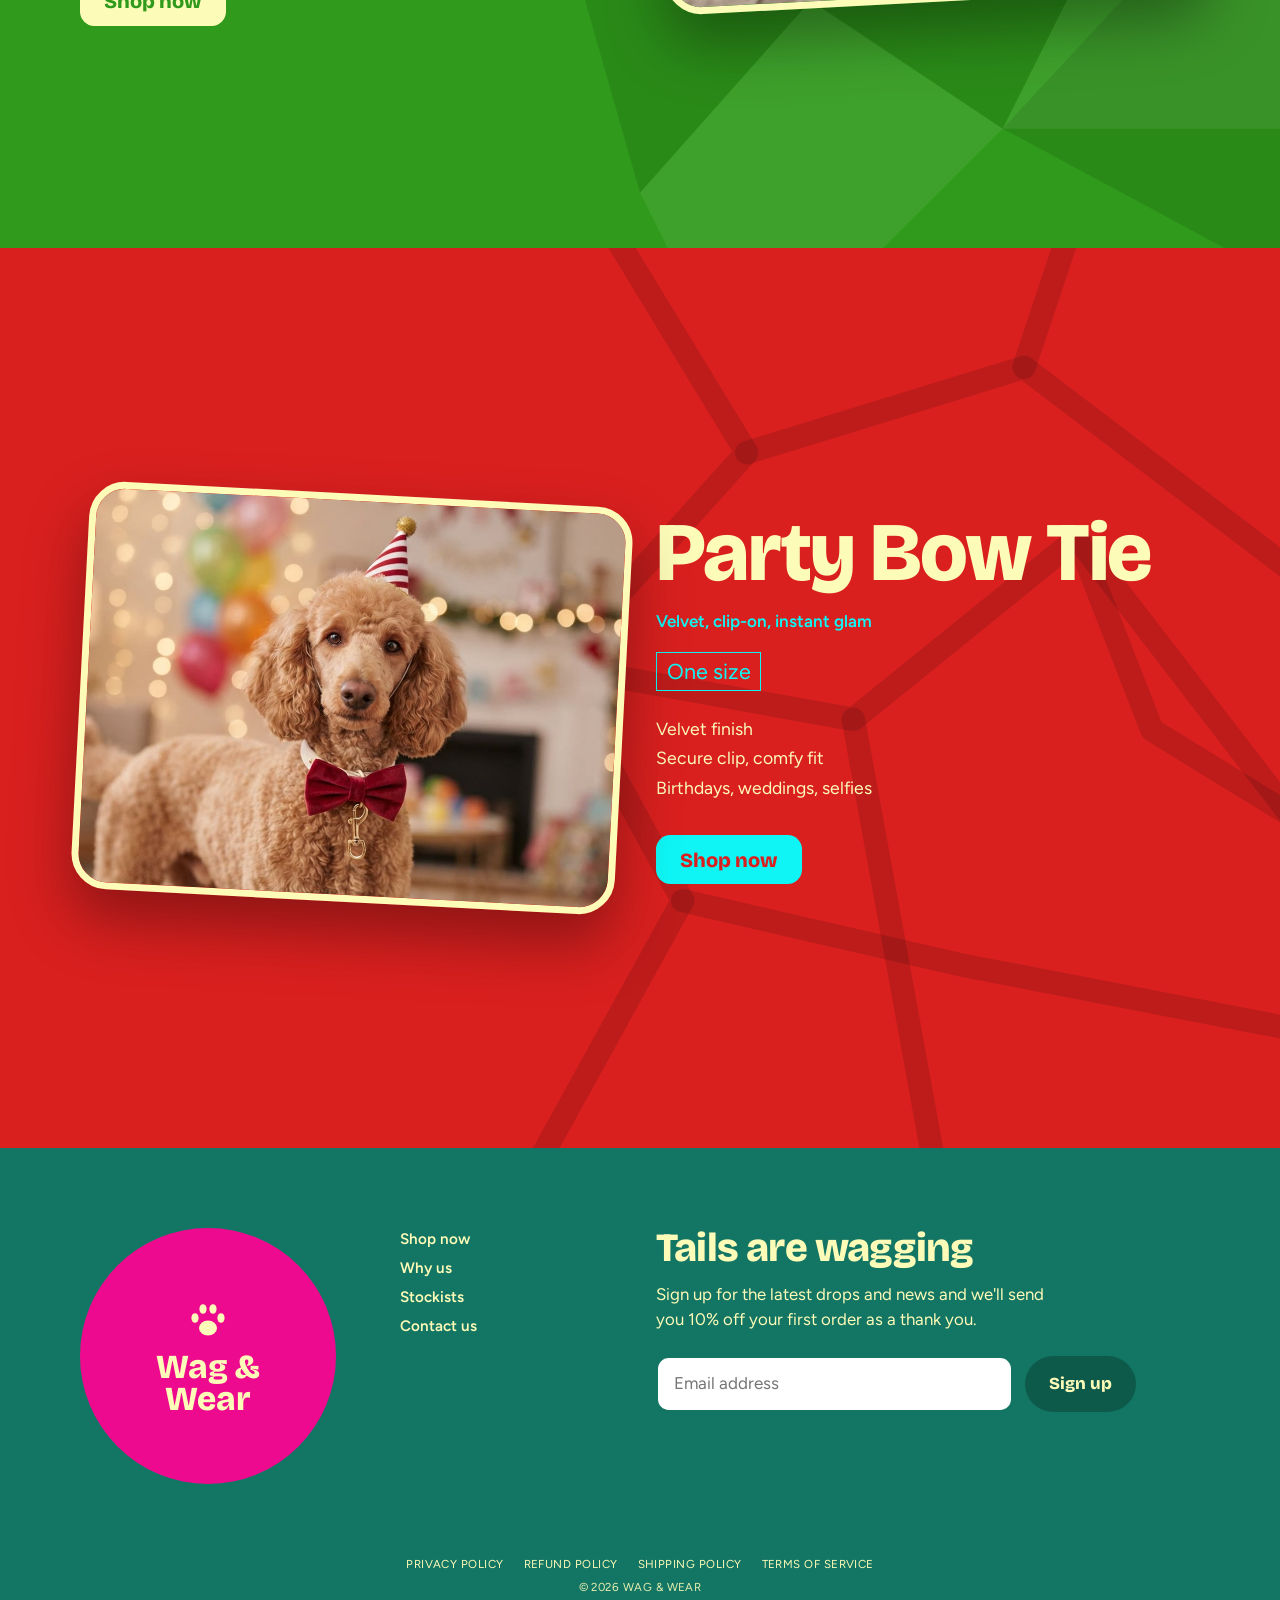
==== commit 3b8bf66a: "Redesign hero, slides, story grid and cards for landscape photos Adds compressed product/lifestyle p" ====
--- a/preview/index.html
+++ b/preview/index.html
@@ -66,14 +66,14 @@
 .hero,.page-header{position:relative;background:var(--hero-bg,var(--teal));color:var(--hero-ink,var(--cream));overflow:hidden;}
 .hero__bg{position:absolute;inset:0;background-size:cover;background-position:center;opacity:1;}
 .hero__inner{position:relative;display:grid;gap:2rem;align-items:center;max-width:var(--max);margin:0 auto;padding:8rem var(--gutter) 5rem;min-height:min(46rem,92svh);}
-@media(min-width:900px){.hero__inner{grid-template-columns:1.15fr .85fr;}}
+@media(min-width:900px){.hero__inner{grid-template-columns:1fr 1.05fr;gap:3.5rem;}}
 .hero__copy{max-width:40rem;}
 .hero__copy .display{margin-bottom:1.75rem;}
 .hero__text{max-width:28rem;font-size:1.1rem;margin-bottom:2rem;color:var(--hero-ink,var(--cream));}
 .hero__media{display:flex;justify-content:center;}
-.hero__img{width:min(34rem,100%);height:auto;max-height:36rem;object-fit:contain;transform:rotate(12deg);filter:drop-shadow(0 30px 40px rgba(0,0,0,.3));animation:float 6s ease-in-out infinite;}
-.hero__placeholder{width:min(24rem,70%);aspect-ratio:3/4;border-radius:var(--radius);overflow:hidden;transform:rotate(10deg);}
-@keyframes float{50%{transform:rotate(9deg) translateY(-12px);}}
+.hero__photo{margin:0;width:100%;aspect-ratio:4/3;border-radius:2.25rem;overflow:hidden;transform:rotate(3deg);box-shadow:0 30px 60px rgba(0,0,0,.35);border:.45rem solid var(--cream);animation:float 6s ease-in-out infinite;}
+.hero__photo img{width:100%;height:100%;object-fit:cover;object-position:60% 40%;}
+@keyframes float{50%{transform:rotate(1.5deg) translateY(-12px);}}
 .usp-bar{position:relative;background:var(--teal-deep);text-align:center;padding:1rem var(--gutter);font-family:var(--font-head);font-weight:800;font-size:clamp(.8rem,1.5vw,1.05rem);letter-spacing:.04em;text-transform:uppercase;line-height:1.5;}
 .usp-bar strong{display:block;color:#fff;}
 .usp-bar span{display:block;color:var(--cream);}
@@ -88,8 +88,8 @@
 .story__photos{display:grid;grid-template-columns:1fr 1fr;gap:1.1rem;}
 .story__col{display:flex;flex-direction:column;gap:1.1rem;}
 .story__col--2{padding-top:3.5rem;}
-.story__photo{margin:0;border-radius:var(--radius);overflow:hidden;aspect-ratio:4/5;background:#00000010;}
-.story__col--1 .story__photo:nth-child(even),.story__col--2 .story__photo:nth-child(odd){aspect-ratio:1/1;}
+.story__photo{margin:0;border-radius:var(--radius);overflow:hidden;aspect-ratio:1/1;background:#00000010;}
+.story__col--1 .story__photo:nth-child(even),.story__col--2 .story__photo:nth-child(odd){aspect-ratio:4/5;}
 .story__photo img,.story__photo svg{width:100%;height:100%;object-fit:cover;}
 .story__copy .heading{margin-bottom:1.5rem;max-width:22ch;}
 .story__text{max-width:32rem;}
@@ -123,7 +123,7 @@
 .range__card{flex:none;width:min(17rem,68vw);text-align:center;text-decoration:none;color:var(--cream);scroll-snap-align:start;}
 .range__card b{display:block;font-family:var(--font-head);font-size:1.1rem;line-height:1.1;margin-top:1rem;}
 .range__card small{display:block;margin-top:.5rem;font-size:.95rem;color:#fdb6dc;}
-.range__tile{display:block;aspect-ratio:4/5;background:var(--tint,var(--teal-deep));border-radius:2.25rem;overflow:hidden;position:relative;}
+.range__tile{display:block;aspect-ratio:1/1;background:var(--tint,var(--teal-deep));border-radius:2.25rem;overflow:hidden;position:relative;}
 .range__tile img,.range__tile svg{width:100%;height:100%;object-fit:cover;transition:transform .4s;}
 .range__card:hover .range__tile img{transform:scale(1.06) rotate(1.5deg);}
 
@@ -142,8 +142,9 @@
 .slide__badge{display:inline-block;color:var(--slide-accent);border:1.5px solid var(--slide-accent);padding:.15rem .6rem;font-size:1.35rem;margin-bottom:1.4rem;}
 .slide__bullets{list-style:none;padding:0;margin:0 0 2rem;font-size:1.1rem;line-height:1.7;}
 .slide__media{display:flex;justify-content:center;}
-.slide__media img{max-height:34rem;width:auto;object-fit:contain;transform:rotate(10deg);filter:drop-shadow(0 30px 40px rgba(0,0,0,.35));}
-.slide__placeholder{width:min(20rem,70%);aspect-ratio:3/4;border-radius:var(--radius);overflow:hidden;transform:rotate(8deg);}
+.slide__photo{margin:0;width:100%;aspect-ratio:4/3;border-radius:2.25rem;overflow:hidden;transform:rotate(-3deg);border:.45rem solid var(--slide-ink);box-shadow:0 30px 60px rgba(0,0,0,.35);}
+.slide__photo img,.slide__photo svg{width:100%;height:100%;object-fit:cover;}
+@media(min-width:900px){.slide:nth-of-type(even) .slide__inner{direction:rtl;}.slide:nth-of-type(even) .slide__inner>*{direction:ltr;}.slide:nth-of-type(even) .slide__photo{transform:rotate(3deg);}}
 
 /* ============ FOOTER ============ */
 .footer{background:var(--teal);color:var(--cream);}
@@ -222,7 +223,7 @@
 .pagination{display:flex;justify-content:center;align-items:center;gap:1rem;margin-top:3rem;font-weight:600;}
 
 .product-card{display:block;text-decoration:none;color:var(--teal);}
-.product-card__media{display:block;position:relative;aspect-ratio:4/5;background:var(--tint,#13756315);border-radius:1.75rem;overflow:hidden;}
+.product-card__media{display:block;position:relative;aspect-ratio:1/1;background:var(--tint,#13756315);border-radius:1.75rem;overflow:hidden;}
 .product-card__media img,.product-card__media svg{position:absolute;inset:0;width:100%;height:100%;object-fit:cover;transition:opacity .35s,transform .5s;}
 .product-card__alt{opacity:0;}
 .product-card:hover .product-card__alt{opacity:1;}
@@ -236,10 +237,10 @@
 /* ============ PRODUCT PAGE ============ */
 .pdp{max-width:var(--max);margin:0 auto;padding:7.5rem var(--gutter) 4rem;display:grid;gap:2.5rem;}
 @media(min-width:900px){.pdp{grid-template-columns:1.1fr 1fr;gap:4rem;align-items:start;}.pdp__gallery{position:sticky;top:6rem;}}
-.pdp__main{aspect-ratio:1/1;border-radius:var(--radius);overflow:hidden;background:#13756315;}
+.pdp__main{aspect-ratio:4/3;border-radius:var(--radius);overflow:hidden;background:#13756315;}
 .pdp__main img,.pdp__main svg{width:100%;height:100%;object-fit:cover;}
 .pdp__thumbs{display:flex;gap:.6rem;margin-top:.8rem;overflow-x:auto;}
-.pdp__thumbs button{padding:0;border:2px solid transparent;border-radius:1rem;overflow:hidden;width:4.5rem;height:4.5rem;flex:none;background:none;cursor:pointer;}
+.pdp__thumbs button{padding:0;border:2px solid transparent;border-radius:1rem;overflow:hidden;width:6rem;height:4.5rem;flex:none;background:none;cursor:pointer;}
 .pdp__thumbs button.is-active{border-color:var(--pink);}
 .pdp__thumbs img{width:100%;height:100%;object-fit:cover;}
 .pdp__info .heading{margin:.4rem 0 .75rem;}
@@ -291,32 +292,24 @@
 [data-reveal].is-visible{opacity:1;transform:none;}
 @media(prefers-reduced-motion:reduce){
   [data-reveal]{opacity:1;transform:none;transition:none;}
-  .marquee__track,.hero__img{animation:none;}
+  .marquee__track,.hero__photo{animation:none;}
   html{scroll-behavior:auto;}
 }
 .no-js [data-reveal]{opacity:1;transform:none;}
-
-.ph{position:relative;width:100%;height:100%;display:grid;place-items:center;text-align:center;background:#0000001a;color:inherit;font-weight:700;font-size:.9rem;min-height:8rem}
-.ph small{font-weight:400;opacity:.6;font-size:.7rem}
-.ph img{position:absolute;inset:0;width:100%;height:100%;object-fit:cover}
-.hero__ph,.slide__ph{width:min(22rem,70%);aspect-ratio:3/4;border-radius:2rem;overflow:hidden;transform:rotate(10deg)}
-.hero__ph img,.slide__ph img{object-fit:contain}
-.slide__ph{background:#0000001a}
-.range__tile .ph{position:absolute;inset:0}
 </style></head><body class="js">
 <header class="site-header"><a class="site-logo" href="#"><span class="site-logo__mark"><svg class="icon" viewBox="0 0 48 48" fill="currentColor"><ellipse cx="24" cy="32" rx="9" ry="7.5"/><ellipse cx="11" cy="22" rx="3.6" ry="4.8"/><ellipse cx="19" cy="13" rx="3.6" ry="4.8"/><ellipse cx="29" cy="13" rx="3.6" ry="4.8"/><ellipse cx="37" cy="22" rx="3.6" ry="4.8"/></svg></span><span class="site-logo__text">Wag &amp; Wear</span></a>
 <nav class="site-nav" id="SiteNav" data-nav><a class="pill" href="#range">Shop now</a><a class="pill" href="#why">Why us</a><a class="pill" href="#footer">Stockists</a></nav>
 <div class="site-header__end"><a class="pill" href="#">Cart (0)</a><button class="pill nav-toggle" data-nav-toggle>Menu</button></div></header>
-<section class="hero"><div class="hero__bg" style="background-image:url([data-uri])"></div><div class="hero__inner"><div class="hero__copy" data-reveal><h1 class="display">Dress your best friend</h1><p class="hero__text">Cosy knits, rain-proof jackets and bandanas made with a slight twist, so they look amazing and feel even better.</p><a class="btn" href="#range">Shop now</a></div><div class="hero__media" data-reveal><div class="ph hero__ph"><span>Hero – dog in hoodie (transparent PNG)<br><small>images/hero.png</small></span><img src="images/hero.png" alt="" onerror="this.remove()"></div></div></div>
+<section class="hero"><div class="hero__bg" style="background-image:url([data-uri])"></div><div class="hero__inner"><div class="hero__copy" data-reveal><h1 class="display">Dress your best friend</h1><p class="hero__text">Cosy knits, rain-proof jackets and bandanas made with a slight twist, so they look amazing and feel even better.</p><a class="btn" href="#range">Shop now</a></div><div class="hero__media" data-reveal><figure class="hero__photo"><img src="images/photo-hero.jpg" alt=""></figure></div></div>
 <div class="usp-bar"><strong>SOFT FABRICS · SAFE DYES · REFLECTIVE DETAILS</strong><span>MACHINE WASHABLE · TRUE-TO-SIZE · FREE RETURNS</span></div></section>
-<section class="story" id="why"><div class="story__inner"><div class="story__photos"><div class="story__col story__col--1"><figure class="story__photo" data-reveal><div class="ph "><span>Lifestyle 1<br><small>images/story-1.jpg</small></span><img src="images/story-1.jpg" alt="" onerror="this.remove()"></div></figure><figure class="story__photo" data-reveal><div class="ph "><span>Lifestyle 3<br><small>images/story-3.jpg</small></span><img src="images/story-3.jpg" alt="" onerror="this.remove()"></div></figure></div><div class="story__col story__col--2"><figure class="story__photo" data-reveal><div class="ph "><span>Lifestyle 2<br><small>images/story-2.jpg</small></span><img src="images/story-2.jpg" alt="" onerror="this.remove()"></div></figure><figure class="story__photo" data-reveal><div class="ph "><span>Lifestyle 4<br><small>images/story-4.jpg</small></span><img src="images/story-4.jpg" alt="" onerror="this.remove()"></div></figure></div></div>
+<section class="story" id="why"><div class="story__inner"><div class="story__photos"><div class="story__col story__col--1"><figure class="story__photo" data-reveal><img src="images/photo-story-puddle.jpg" alt="" style="object-position:30% 50%"></figure><figure class="story__photo" data-reveal><img src="images/photo-story-collie.jpg" alt="" style="object-position:50% 50%"></figure></div><div class="story__col story__col--2"><figure class="story__photo" data-reveal><img src="images/photo-story-terrier.jpg" alt="" style="object-position:60% 50%"></figure><figure class="story__photo" data-reveal><img src="images/photo-story-flatlay.jpg" alt="" style="object-position:50% 50%"></figure></div></div>
 <div class="story__copy" data-reveal><h2 class="heading">Made to be worn. Made to be loved.</h2><p class="story__text">Every piece starts with honest materials and a real dog (or cat) test-driver. We design comfy, hard-wearing apparel with a slight twist so your pet is the best-dressed one at the park.</p>
 <ul class="story__features"><li><svg class="icon" viewBox="0 0 48 48" fill="currentColor"><ellipse cx="24" cy="32" rx="9" ry="7.5"/><ellipse cx="11" cy="22" rx="3.6" ry="4.8"/><ellipse cx="19" cy="13" rx="3.6" ry="4.8"/><ellipse cx="29" cy="13" rx="3.6" ry="4.8"/><ellipse cx="37" cy="22" rx="3.6" ry="4.8"/></svg><span><b>Pet-safe fabrics</b><em>Soft, breathable, non-toxic dyes</em></span></li><li><svg class="icon" viewBox="0 0 48 48" fill="currentColor"><ellipse cx="24" cy="32" rx="9" ry="7.5"/><ellipse cx="11" cy="22" rx="3.6" ry="4.8"/><ellipse cx="19" cy="13" rx="3.6" ry="4.8"/><ellipse cx="29" cy="13" rx="3.6" ry="4.8"/><ellipse cx="37" cy="22" rx="3.6" ry="4.8"/></svg><span><b>True-to-size fit</b><em>Tested on real dogs, every breed</em></span></li><li><svg class="icon" viewBox="0 0 48 48" fill="currentColor"><ellipse cx="24" cy="32" rx="9" ry="7.5"/><ellipse cx="11" cy="22" rx="3.6" ry="4.8"/><ellipse cx="19" cy="13" rx="3.6" ry="4.8"/><ellipse cx="29" cy="13" rx="3.6" ry="4.8"/><ellipse cx="37" cy="22" rx="3.6" ry="4.8"/></svg><span><b>Made to last</b><em>Reinforced seams, no itchy tags</em></span></li></ul>
 <ul class="story__badges"><li><span class="badge-circle"><svg class="icon" viewBox="0 0 48 48" fill="currentColor"><ellipse cx="24" cy="32" rx="9" ry="7.5"/><ellipse cx="11" cy="22" rx="3.6" ry="4.8"/><ellipse cx="19" cy="13" rx="3.6" ry="4.8"/><ellipse cx="29" cy="13" rx="3.6" ry="4.8"/><ellipse cx="37" cy="22" rx="3.6" ry="4.8"/></svg></span><small>Machine washable</small></li><li><span class="badge-circle"><svg class="icon" viewBox="0 0 48 48" fill="currentColor"><ellipse cx="24" cy="32" rx="9" ry="7.5"/><ellipse cx="11" cy="22" rx="3.6" ry="4.8"/><ellipse cx="19" cy="13" rx="3.6" ry="4.8"/><ellipse cx="29" cy="13" rx="3.6" ry="4.8"/><ellipse cx="37" cy="22" rx="3.6" ry="4.8"/></svg></span><small>Reflective trim</small></li><li><span class="badge-circle"><svg class="icon" viewBox="0 0 48 48" fill="currentColor"><ellipse cx="24" cy="32" rx="9" ry="7.5"/><ellipse cx="11" cy="22" rx="3.6" ry="4.8"/><ellipse cx="19" cy="13" rx="3.6" ry="4.8"/><ellipse cx="29" cy="13" rx="3.6" ry="4.8"/><ellipse cx="37" cy="22" rx="3.6" ry="4.8"/></svg></span><small>Vet approved fit</small></li><li><span class="badge-circle"><svg class="icon" viewBox="0 0 48 48" fill="currentColor"><ellipse cx="24" cy="32" rx="9" ry="7.5"/><ellipse cx="11" cy="22" rx="3.6" ry="4.8"/><ellipse cx="19" cy="13" rx="3.6" ry="4.8"/><ellipse cx="29" cy="13" rx="3.6" ry="4.8"/><ellipse cx="37" cy="22" rx="3.6" ry="4.8"/></svg></span><small>Free returns</small></li></ul><a class="btn" href="#range">Shop now</a></div></div></section>
 <section class="marquee"><div class="marquee__track"><div class="marquee__group"><span>Join the pack, it's adorable</span><i>·</i><span>Join the pack, it's adorable</span><i>·</i><span>Join the pack, it's adorable</span><i>·</i><span>Join the pack, it's adorable</span><i>·</i><span>Join the pack, it's adorable</span><i>·</i><span>Join the pack, it's adorable</span><i>·</i></div><div class="marquee__group"><span>Join the pack, it's adorable</span><i>·</i><span>Join the pack, it's adorable</span><i>·</i><span>Join the pack, it's adorable</span><i>·</i><span>Join the pack, it's adorable</span><i>·</i><span>Join the pack, it's adorable</span><i>·</i><span>Join the pack, it's adorable</span><i>·</i></div></div></section>
-<section class="range" id="range"><div class="range__head"><h2 class="heading">Our Range</h2><span class="range__hint">Drag to view →</span></div><div class="range__track" data-drag-scroll tabindex="0"><a class="range__card" href="#"><span class="range__tile"><div class="ph "><span>Cosy Hoodie<br><small>images/product-hoodie.png</small></span><img src="images/product-hoodie.png" alt="" onerror="this.remove()"></div></span><b>Cosy Hoodie</b><small>Fleece, cotton, cosy hood</small></a><a class="range__card" href="#"><span class="range__tile"><div class="ph "><span>Storm Raincoat<br><small>images/product-raincoat.png</small></span><img src="images/product-raincoat.png" alt="" onerror="this.remove()"></div></span><b>Storm Raincoat</b><small>Waterproof, packable</small></a><a class="range__card" href="#"><span class="range__tile"><div class="ph "><span>Garden Bandana<br><small>images/product-bandana.png</small></span><img src="images/product-bandana.png" alt="" onerror="this.remove()"></div></span><b>Garden Bandana</b><small>Organic cotton, slip-on</small></a><a class="range__card" href="#"><span class="range__tile"><div class="ph "><span>Party Bow Tie<br><small>images/product-bowtie.png</small></span><img src="images/product-bowtie.png" alt="" onerror="this.remove()"></div></span><b>Party Bow Tie</b><small>Velvet, clip-on</small></a><a class="range__card" href="#"><span class="range__tile"><div class="ph "><span>Knit Sweater<br><small>images/product-sweater.png</small></span><img src="images/product-sweater.png" alt="" onerror="this.remove()"></div></span><b>Knit Sweater</b><small>Chunky, cable knit</small></a><a class="range__card" href="#"><span class="range__tile"><div class="ph "><span>Reflective Vest<br><small>images/product-vest.png</small></span><img src="images/product-vest.png" alt="" onerror="this.remove()"></div></span><b>Reflective Vest</b><small>Night-walk safe</small></a></div></section>
-<section class="slides" data-slides><nav class="slides__dots" data-slide-dots><button type="button" aria-label="1" data-slide-to="0"></button><button type="button" aria-label="2" data-slide-to="1"></button><button type="button" aria-label="3" data-slide-to="2"></button><button type="button" aria-label="4" data-slide-to="3"></button></nav><article class="slide" data-slide style="--slide-bg:#c4002f;--slide-ink:#fdfbb8;--slide-accent:#ffd0e8"><div class="slide__pattern" style="background-image:url([data-uri])"></div><div class="slide__inner"><div class="slide__copy" data-reveal><h2 class="display">Cosy Hoodie</h2><p class="slide__tagline">Fleece, cotton, cosy hood</p><p class="slide__badge">Sizes XS – XXL</p><ul class="slide__bullets"><li>Ultra soft fleece lining</li><li>Warm, light and breathable</li><li>Reflective trim for night walks</li></ul><a class="btn btn--accent" href="#">Shop now</a></div><div class="slide__media" data-reveal><div class="ph slide__ph"><span>Cosy Hoodie (transparent PNG)<br><small>images/slide-hoodie.png</small></span><img src="images/slide-hoodie.png" alt="" onerror="this.remove()"></div></div></div></article><article class="slide" data-slide style="--slide-bg:#137563;--slide-ink:#fdfbb8;--slide-accent:#0ff5f5"><div class="slide__pattern" style="background-image:url([data-uri])"></div><div class="slide__inner"><div class="slide__copy" data-reveal><h2 class="display">Storm Raincoat</h2><p class="slide__tagline">Waterproof, windproof, packable</p><p class="slide__badge">Sizes XS – XXL</p><ul class="slide__bullets"><li>Taped seams keep them dry</li><li>Adjustable belly strap</li><li>Packs into its own pocket</li></ul><a class="btn btn--accent" href="#">Shop now</a></div><div class="slide__media" data-reveal><div class="ph slide__ph"><span>Storm Raincoat (transparent PNG)<br><small>images/slide-raincoat.png</small></span><img src="images/slide-raincoat.png" alt="" onerror="this.remove()"></div></div></div></article><article class="slide" data-slide style="--slide-bg:#2f9a1b;--slide-ink:#fdfbb8;--slide-accent:#fdfbb8"><div class="slide__pattern" style="background-image:url([data-uri])"></div><div class="slide__inner"><div class="slide__copy" data-reveal><h2 class="display">Garden Bandana</h2><p class="slide__tagline">Organic cotton, slip-on, adjustable</p><p class="slide__badge">Sizes S – L</p><ul class="slide__bullets"><li>Soft organic cotton</li><li>No ties, no tugging</li><li>Fun prints to match yours</li></ul><a class="btn btn--accent" href="#">Shop now</a></div><div class="slide__media" data-reveal><div class="ph slide__ph"><span>Garden Bandana (transparent PNG)<br><small>images/slide-bandana.png</small></span><img src="images/slide-bandana.png" alt="" onerror="this.remove()"></div></div></div></article><article class="slide" data-slide style="--slide-bg:#d9201f;--slide-ink:#fdfbb8;--slide-accent:#0ff5f5"><div class="slide__pattern" style="background-image:url([data-uri])"></div><div class="slide__inner"><div class="slide__copy" data-reveal><h2 class="display">Party Bow Tie</h2><p class="slide__tagline">Velvet, clip-on, instant glam</p><p class="slide__badge">One size</p><ul class="slide__bullets"><li>Velvet finish</li><li>Secure clip, comfy fit</li><li>Birthdays, weddings, selfies</li></ul><a class="btn btn--accent" href="#">Shop now</a></div><div class="slide__media" data-reveal><div class="ph slide__ph"><span>Party Bow Tie (transparent PNG)<br><small>images/slide-bowtie.png</small></span><img src="images/slide-bowtie.png" alt="" onerror="this.remove()"></div></div></div></article></section>
-<footer class="footer" id="footer"><div class="footer__inner"><div class="footer__badge"><svg class="icon" viewBox="0 0 48 48" fill="currentColor"><ellipse cx="24" cy="32" rx="9" ry="7.5"/><ellipse cx="11" cy="22" rx="3.6" ry="4.8"/><ellipse cx="19" cy="13" rx="3.6" ry="4.8"/><ellipse cx="29" cy="13" rx="3.6" ry="4.8"/><ellipse cx="37" cy="22" rx="3.6" ry="4.8"/></svg><span>Wag &amp; Wear</span></div><div class="footer__links"><a href="#range">Shop now</a><a href="#why">Why us</a><a href="#">Stockists</a><a href="#">Contact us</a><p class="footer__social-title">Join us on socials:</p></div>
+<section class="range" id="range"><div class="range__head"><h2 class="heading">Our Range</h2><span class="range__hint">Drag to view →</span></div><div class="range__track" data-drag-scroll tabindex="0"><a class="range__card" href="#"><span class="range__tile"><img src="images/photo-hoodie-frenchie.jpg" alt="Cosy Hoodie" loading="lazy" draggable=false></span><b>Cosy Hoodie</b><small>Hoodies</small></a><a class="range__card" href="#"><span class="range__tile"><img src="images/photo-raincoat-beagle.jpg" alt="Storm Raincoat" loading="lazy" draggable=false></span><b>Storm Raincoat</b><small>Raincoats</small></a><a class="range__card" href="#"><span class="range__tile"><img src="images/photo-bandana-flat.jpg" alt="Garden Bandana" loading="lazy" draggable=false></span><b>Garden Bandana</b><small>Bandanas</small></a><a class="range__card" href="#"><span class="range__tile"><img src="images/photo-bowtie-pug.jpg" alt="Party Bow Tie" loading="lazy" draggable=false></span><b>Party Bow Tie</b><small>Bow Ties</small></a><a class="range__card" href="#"><span class="range__tile"><img src="images/photo-sweater-dachshund.jpg" alt="Knit Sweater" loading="lazy" draggable=false></span><b>Knit Sweater</b><small>Sweaters</small></a><a class="range__card" href="#"><span class="range__tile"><img src="images/photo-vest-husky.jpg" alt="Reflective Vest" loading="lazy" draggable=false></span><b>Reflective Vest</b><small>Jackets</small></a></div></section>
+<section class="slides" data-slides><nav class="slides__dots" data-slide-dots><button type="button" aria-label="1" data-slide-to="0"></button><button type="button" aria-label="2" data-slide-to="1"></button><button type="button" aria-label="3" data-slide-to="2"></button><button type="button" aria-label="4" data-slide-to="3"></button></nav><article class="slide" data-slide style="--slide-bg:#c4002f;--slide-ink:#fdfbb8;--slide-accent:#ffd0e8"><div class="slide__pattern" style="background-image:url([data-uri])"></div><div class="slide__inner"><div class="slide__copy" data-reveal><h2 class="display">Cosy Hoodie</h2><p class="slide__tagline">Fleece, cotton, cosy hood</p><p class="slide__badge">Sizes XS – XXL</p><ul class="slide__bullets"><li>Ultra soft fleece lining</li><li>Warm, light and breathable</li><li>Reflective trim for night walks</li></ul><a class="btn btn--accent" href="#">Shop now</a></div><div class="slide__media" data-reveal><figure class="slide__photo"><img src="images/photo-hoodie-bulldog.jpg" alt="Cosy Hoodie" loading="lazy" ></figure></div></div></article><article class="slide" data-slide style="--slide-bg:#137563;--slide-ink:#fdfbb8;--slide-accent:#0ff5f5"><div class="slide__pattern" style="background-image:url([data-uri])"></div><div class="slide__inner"><div class="slide__copy" data-reveal><h2 class="display">Storm Raincoat</h2><p class="slide__tagline">Waterproof, windproof, packable</p><p class="slide__badge">Sizes XS – XXL</p><ul class="slide__bullets"><li>Taped seams keep them dry</li><li>Adjustable belly strap</li><li>Packs into its own pocket</li></ul><a class="btn btn--accent" href="#">Shop now</a></div><div class="slide__media" data-reveal><figure class="slide__photo"><img src="images/photo-raincoat-lab.jpg" alt="Storm Raincoat" loading="lazy" ></figure></div></div></article><article class="slide" data-slide style="--slide-bg:#2f9a1b;--slide-ink:#fdfbb8;--slide-accent:#fdfbb8"><div class="slide__pattern" style="background-image:url([data-uri])"></div><div class="slide__inner"><div class="slide__copy" data-reveal><h2 class="display">Garden Bandana</h2><p class="slide__tagline">Organic cotton, slip-on, adjustable</p><p class="slide__badge">Sizes S – L</p><ul class="slide__bullets"><li>Soft organic cotton</li><li>No ties, no tugging</li><li>Fun prints to match yours</li></ul><a class="btn btn--accent" href="#">Shop now</a></div><div class="slide__media" data-reveal><figure class="slide__photo"><img src="images/photo-bandana-spaniel.jpg" alt="Garden Bandana" loading="lazy" ></figure></div></div></article><article class="slide" data-slide style="--slide-bg:#d9201f;--slide-ink:#fdfbb8;--slide-accent:#0ff5f5"><div class="slide__pattern" style="background-image:url([data-uri])"></div><div class="slide__inner"><div class="slide__copy" data-reveal><h2 class="display">Party Bow Tie</h2><p class="slide__tagline">Velvet, clip-on, instant glam</p><p class="slide__badge">One size</p><ul class="slide__bullets"><li>Velvet finish</li><li>Secure clip, comfy fit</li><li>Birthdays, weddings, selfies</li></ul><a class="btn btn--accent" href="#">Shop now</a></div><div class="slide__media" data-reveal><figure class="slide__photo"><img src="images/photo-bowtie-poodle.jpg" alt="Party Bow Tie" loading="lazy" ></figure></div></div></article></section>
+<footer class="footer" id="footer"><div class="footer__inner"><div class="footer__badge"><svg class="icon" viewBox="0 0 48 48" fill="currentColor"><ellipse cx="24" cy="32" rx="9" ry="7.5"/><ellipse cx="11" cy="22" rx="3.6" ry="4.8"/><ellipse cx="19" cy="13" rx="3.6" ry="4.8"/><ellipse cx="29" cy="13" rx="3.6" ry="4.8"/><ellipse cx="37" cy="22" rx="3.6" ry="4.8"/></svg><span>Wag &amp; Wear</span></div><div class="footer__links"><a href="#range">Shop now</a><a href="#why">Why us</a><a href="#">Stockists</a><a href="#">Contact us</a></div>
 <div class="footer__news"><h2>Tails are wagging</h2><p>Sign up for the latest drops and news and we'll send you 10% off your first order as a thank you.</p><form class="footer__form" onsubmit="return false"><input type="email" placeholder="Email address" aria-label="Email"><button class="btn btn--dark">Sign up</button></form></div></div>
 <div class="footer__legal"><nav><a href="#">Privacy policy</a><a href="#">Refund policy</a><a href="#">Shipping policy</a><a href="#">Terms of service</a></nav><p>© 2026 Wag &amp; Wear</p></div></footer>
 <script>
